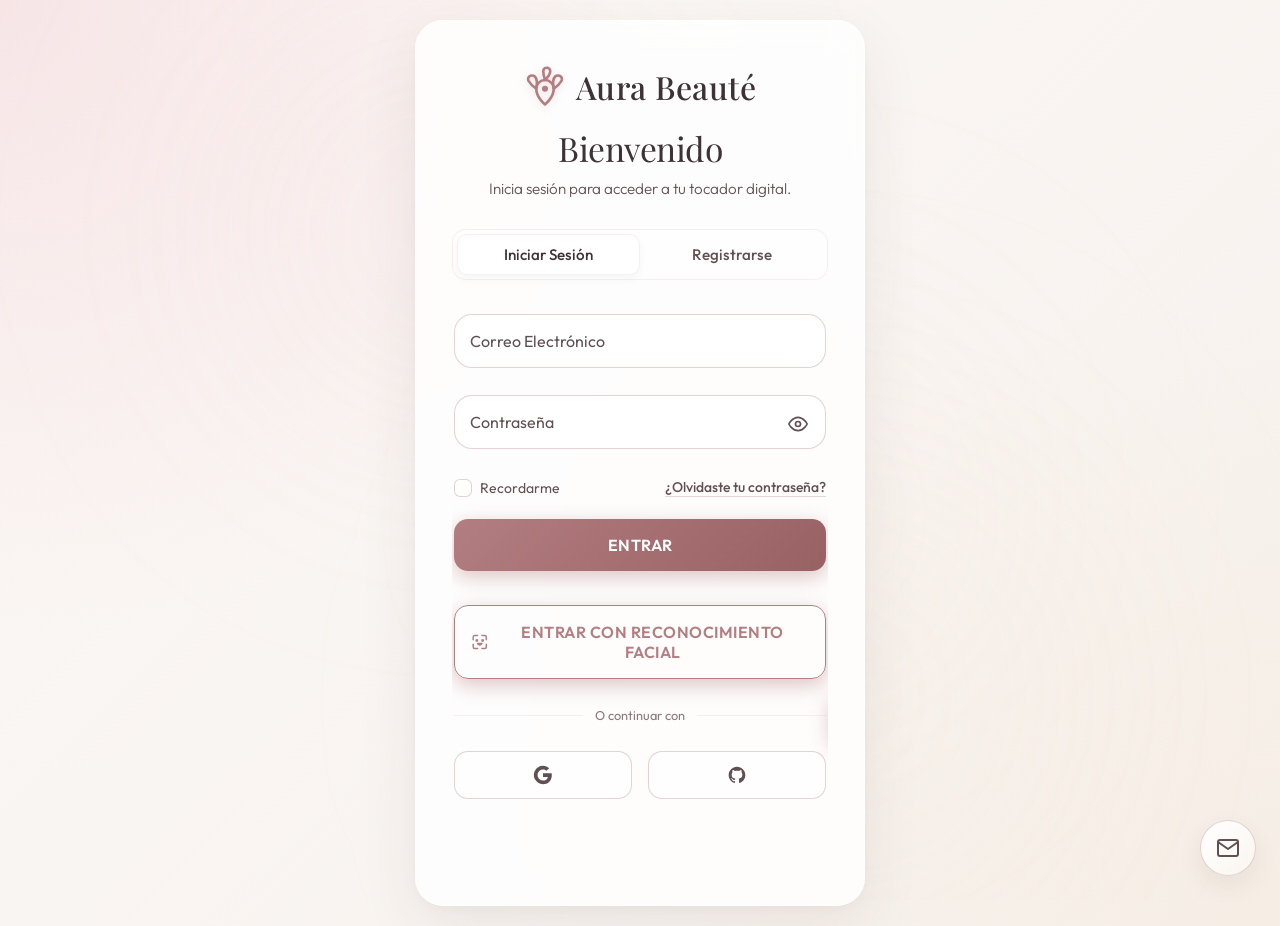
==== index.html @ 85878a11 "Agregar index para GitHub Pages" ====
<!DOCTYPE html>
<html lang="es">
<head>
    <meta charset="UTF-8">
    <meta name="viewport" content="width=device-width, initial-scale=1.0">
    <title>Tocador Digital - Aura Beauté</title>
    <!-- Google Fonts: Playfair Display (Luxury Serif) & Outfit (Modern Sans) -->
    <link rel="preconnect" href="https://fonts.googleapis.com">
    <link rel="preconnect" href="https://fonts.gstatic.com" crossorigin>
    <link href="https://fonts.googleapis.com/css2?family=Playfair+Display:ital,wght@0,400..900;1,400..900&family=Outfit:wght@300;400;500;600;700&display=swap" rel="stylesheet">
    <!-- Hojas de estilo -->
    <link rel="stylesheet" href="styles.css">
</head>
<body>
    <!-- Elementos decorativos de fondo en movimiento (tonos pastel y cálidos) -->
    <div class="background-decorations">
        <div class="orb orb-1"></div>
        <div class="orb orb-2"></div>
        <div class="orb orb-3"></div>
    </div>

    <!-- Contenedor principal centrado -->
    <main class="auth-container" id="authContainer">
        <!-- Tarjeta principal con efecto Glassmorphism Claro -->
        <div class="auth-card">
            <!-- Encabezado de la tarjeta -->
            <div class="auth-header">
                <div class="logo-area">
                    <!-- Isotipo de flor minimalista/botánica en SVG -->
                    <svg class="logo-icon" viewBox="0 0 24 24" fill="none" stroke="currentColor" stroke-width="1.5" stroke-linecap="round" stroke-linejoin="round">
                        <path d="M12 22C12 22 17 18 17 13C17 10.2386 14.7614 8 12 8C9.23858 8 7 10.2386 7 13C7 18 12 22 12 22Z"/>
                        <path d="M12 8C12 8 15 5 15 3C15 1.89543 14.1046 1 13 1C11.8954 1 11 1.89543 11 3C11 5 12 8 12 8Z"/>
                        <path d="M7 13C7 13 4 11 3 9C2.10457 8.20914 2.10457 6.79086 3 6C3.89543 5.20914 5.30457 5.20914 6.2 6C8 7.8 7 13 7 13Z"/>
                        <path d="M17 13C17 13 20 11 21 9C21.8954 8.20914 21.8954 6.79086 21 6C20.1046 5.20914 18.6954 5.20914 17.8 6C16 7.8 17 13 17 13Z"/>
                        <circle cx="12" cy="13" r="1" fill="currentColor"/>
                    </svg>
                    <span class="logo-text">Aura Beauté</span>
                </div>
                <h2>Bienvenido</h2>
                <p class="subtitle" id="authSubtitle">Inicia sesión para acceder a tu tocador digital.</p>
            </div>

            <!-- Selector de pestañas deslizable -->
            <div class="tab-selector">
                <div class="tab-slider"></div>
                <button type="button" class="tab-btn active" id="tabLogin" data-target="login">Iniciar Sesión</button>
                <button type="button" class="tab-btn" id="tabRegister" data-target="register">Registrarse</button>
            </div>

            <!-- Contenedor con scroll horizontal oculto para los formularios -->
            <div class="forms-wrapper">
                <div class="forms-slider" id="formsSlider">
                    <!-- FORMULARIO DE INICIO DE SESIÓN -->
                    <form class="auth-form" id="loginForm" novalidate>
                        <!-- Grupo: Email -->
                        <div class="input-group">
                            <input type="email" id="loginEmail" required placeholder=" ">
                            <label for="loginEmail">Correo Electrónico</label>
                            <span class="input-line"></span>
                            <span class="error-msg">Por favor, introduce un correo válido.</span>
                        </div>

                        <!-- Grupo: Contraseña -->
                        <div class="input-group password-group">
                            <input type="password" id="loginPassword" required placeholder=" ">
                            <label for="loginPassword">Contraseña</label>
                            <span class="input-line"></span>
                            <button type="button" class="toggle-password" aria-label="Mostrar contraseña">
                                <svg class="eye-icon" viewBox="0 0 24 24" fill="none" stroke="currentColor" stroke-width="2" stroke-linecap="round" stroke-linejoin="round">
                                    <path d="M1 12s4-8 11-8 11 8 11 8-4 8-11 8-11-8-11-8z"></path>
                                    <circle cx="12" cy="12" r="3"></circle>
                                </svg>
                            </button>
                            <span class="error-msg">La contraseña no puede estar vacía.</span>
                        </div>

                        <!-- Opciones adicionales -->
                        <div class="form-options">
                            <label class="checkbox-container">
                                <input type="checkbox" id="rememberMe">
                                <span class="checkmark"></span>
                                <span class="checkbox-label">Recordarme</span>
                            </label>
                            <a href="#" class="forgot-password-link" id="openForgotModal">¿Olvidaste tu contraseña?</a>
                        </div>

                        <!-- Botón de Envío -->
                        <button type="submit" class="submit-btn" id="loginSubmitBtn">
                            <span class="btn-text">Entrar</span>
                            <span class="btn-spinner"></span>
                        </button>

                        <!-- Botón de Facial Login -->
                        <button type="button" class="submit-btn face-login-btn" id="loginFaceBtn" style="margin-top: 12px; background: transparent; border: 1.5px solid var(--primary); color: var(--primary);">
                            <span class="btn-text" style="display: flex; align-items: center; justify-content: center; gap: 8px;">
                                <svg viewBox="0 0 24 24" width="18" height="18" fill="none" stroke="currentColor" stroke-width="2" stroke-linecap="round" stroke-linejoin="round">
                                    <path d="M9 3H5a2 2 0 0 0-2 2v4M21 9V5a2 2 0 0 0-2-2h-4M3 15v4a2 2 0 0 0 2 2h4M15 21h4a2 2 0 0 0 2-2v-4M8 11a1 1 0 1 0 0-2 1 1 0 0 0 0 2M16 11a1 1 0 1 0 0-2 1 1 0 0 0 0 2M12 16c1.5 0 2.5-1 3-2H9c.5 1 1.5 2 3 2Z"/>
                                </svg>
                                Entrar con Reconocimiento Facial
                            </span>
                        </button>

                        <!-- Divisor social -->
                        <div class="social-divider">
                            <span>O continuar con</span>
                        </div>

                        <!-- Redes Sociales -->
                        <div class="social-buttons">
                            <button type="button" class="social-btn google-btn" aria-label="Iniciar sesión con Google">
                                <svg viewBox="0 0 24 24" fill="currentColor" xmlns="http://www.w3.org/2000/svg">
                                    <path d="M22.56 12.25c0-.78-.07-1.53-.2-2.25H12v4.26h5.92c-.26 1.37-1.04 2.53-2.21 3.31v2.77h3.57c2.08-1.92 3.28-4.74 3.28-8.09z"/>
                                    <path d="M12 23c2.97 0 5.46-.98 7.28-2.66l-3.57-2.77c-.98.66-2.23 1.06-3.71 1.06-2.86 0-5.29-1.93-6.16-4.53H2.18v2.84C3.99 20.53 7.7 23 12 23z"/>
                                    <path d="M5.84 14.09c-.22-.66-.35-1.36-.35-2.09s.13-1.43.35-2.09V7.06H2.18C1.43 8.55 1 10.22 1 12s.43 3.45 1.18 4.94l2.85-2.22.81-.63z"/>
                                    <path d="M12 5.38c1.62 0 3.06.56 4.21 1.64l3.15-3.15C17.45 2.09 14.97 1 12 1 7.7 1 3.99 3.47 2.18 7.06l3.66 2.84c.87-2.6 3.3-4.52 6.16-4.52z"/>
                                </svg>
                            </button>
                            <button type="button" class="social-btn github-btn" aria-label="Iniciar sesión con GitHub">
                                <svg viewBox="0 0 24 24" fill="currentColor" xmlns="http://www.w3.org/2000/svg">
                                    <path fill-rule="evenodd" clip-rule="evenodd" d="M12 2C6.477 2 2 6.477 2 12c0 4.42 2.865 8.166 6.839 9.489.5.092.682-.217.682-.482 0-.237-.008-.866-.013-1.7-2.782.603-3.369-1.34-3.369-1.34-.454-1.156-1.11-1.464-1.11-1.464-.908-.62.069-.608.069-.608 1.003.07 1.531 1.03 1.531 1.03.892 1.529 2.341 1.087 2.91.831.092-.646.35-1.086.636-1.336-2.22-.253-4.555-1.11-4.555-4.943 0-1.091.39-1.984 1.029-2.683-.103-.253-.446-1.27.098-2.647 0 0 .84-.269 2.75 1.025A9.564 9.564 0 0112 6.844c.85.004 1.705.115 2.504.337 1.909-1.294 2.747-1.025 2.747-1.025.546 1.377.203 2.394.1 2.647.64.699 1.028 1.592 1.028 2.683 0 3.842-2.339 4.687-4.566 4.935.359.309.678.919.678 1.852 0 1.336-.012 2.415-.012 2.743 0 .267.18.579.688.481C19.137 20.162 22 16.418 22 12c0-5.523-4.477-10-10-10z"/>
                                </svg>
                            </button>
                        </div>
                    </form>

                    <!-- FORMULARIO DE REGISTRO -->
                    <form class="auth-form" id="registerForm" novalidate>
                        <!-- Grupo: Nombre Completo -->
                        <div class="input-group">
                            <input type="text" id="registerName" required placeholder=" ">
                            <label for="registerName">Nombre Completo</label>
                            <span class="input-line"></span>
                            <span class="error-msg">Por favor, introduce tu nombre (mínimo 3 letras).</span>
                        </div>

                        <!-- Grupo: Email -->
                        <div class="input-group">
                            <input type="email" id="registerEmail" required placeholder=" ">
                            <label for="registerEmail">Correo Electrónico</label>
                            <span class="input-line"></span>
                            <span class="error-msg">Por favor, introduce un correo válido.</span>
                        </div>

                        <!-- Grupo: Contraseña -->
                        <div class="input-group password-group">
                            <input type="password" id="registerPassword" required placeholder=" ">
                            <label for="registerPassword">Contraseña</label>
                            <span class="input-line"></span>
                            <button type="button" class="toggle-password" aria-label="Mostrar contraseña">
                                <svg class="eye-icon" viewBox="0 0 24 24" fill="none" stroke="currentColor" stroke-width="2" stroke-linecap="round" stroke-linejoin="round">
                                    <path d="M1 12s4-8 11-8 11 8 11 8-4 8-11 8-11-8-11-8z"></path>
                                    <circle cx="12" cy="12" r="3"></circle>
                                </svg>
                            </button>
                            <span class="error-msg">Mínimo 8 caracteres, al menos una letra y un número.</span>
                        </div>

                        <!-- Configurar Rostro (Opcional) -->
                        <div class="input-group" style="margin-bottom: 20px;">
                            <button type="button" class="method-btn" id="registerFaceConfigBtn" style="border: 1px dashed var(--primary); width: 100%; border-radius: 12px; height: 50px; display: flex; align-items: center; justify-content: center; gap: 10px; background: rgba(255, 255, 255, 0.4); color: var(--text-primary); transition: var(--transition-fast);">
                                <svg viewBox="0 0 24 24" width="20" height="20" fill="none" stroke="currentColor" stroke-width="2" stroke-linecap="round" stroke-linejoin="round">
                                    <path d="M23 19a2 2 0 0 1-2 2H3a2 2 0 0 1-2-2V8a2 2 0 0 1 2-2h4l2-3h6l2 3h4a2 2 0 0 1 2 2z"></path>
                                    <circle cx="12" cy="13" r="4"></circle>
                                </svg>
                                <span id="registerFaceStatus">📸 Configurar Face ID (Opcional)</span>
                            </button>
                        </div>

                        <!-- Términos y condiciones -->
                        <div class="form-options">
                            <label class="checkbox-container">
                                <input type="checkbox" id="acceptTerms" required>
                                <span class="checkmark"></span>
                                <span class="checkbox-label">Acepto los <a href="#" class="terms-link">Términos de servicio</a> y la <a href="#" class="terms-link">Privacidad</a></span>
                            </label>
                        </div>

                        <!-- Botón de Envío -->
                        <button type="submit" class="submit-btn" id="registerSubmitBtn">
                            <span class="btn-text">Registrarme</span>
                            <span class="btn-spinner"></span>
                        </button>

                        <!-- Divisor social -->
                        <div class="social-divider">
                            <span>O registrarte con</span>
                        </div>

                        <!-- Redes Sociales -->
                        <div class="social-buttons">
                            <button type="button" class="social-btn google-btn" aria-label="Registrarse con Google">
                                <svg viewBox="0 0 24 24" fill="currentColor" xmlns="http://www.w3.org/2000/svg">
                                    <path d="M22.56 12.25c0-.78-.07-1.53-.2-2.25H12v4.26h5.92c-.26 1.37-1.04 2.53-2.21 3.31v2.77h3.57c2.08-1.92 3.28-4.74 3.28-8.09z"/>
                                    <path d="M12 23c2.97 0 5.46-.98 7.28-2.66l-3.57-2.77c-.98.66-2.23 1.06-3.71 1.06-2.86 0-5.29-1.93-6.16-4.53H2.18v2.84C3.99 20.53 7.7 23 12 23z"/>
                                    <path d="M5.84 14.09c-.22-.66-.35-1.36-.35-2.09s.13-1.43.35-2.09V7.06H2.18C1.43 8.55 1 10.22 1 12s.43 3.45 1.18 4.94l2.85-2.22.81-.63z"/>
                                    <path d="M12 5.38c1.62 0 3.06.56 4.21 1.64l3.15-3.15C17.45 2.09 14.97 1 12 1 7.7 1 3.99 3.47 2.18 7.06l3.66 2.84c.87-2.6 3.3-4.52 6.16-4.52z"/>
                                </svg>
                            </button>
                            <button type="button" class="social-btn github-btn" aria-label="Registrarse con GitHub">
                                <svg viewBox="0 0 24 24" fill="currentColor" xmlns="http://www.w3.org/2000/svg">
                                    <path fill-rule="evenodd" clip-rule="evenodd" d="M12 2C6.477 2 2 6.477 2 12c0 4.42 2.865 8.166 6.839 9.489.5.092.682-.217.682-.482 0-.237-.008-.866-.013-1.7-2.782.603-3.369-1.34-3.369-1.34-.454-1.156-1.11-1.464-1.11-1.464-.908-.62.069-.608.069-.608 1.003.07 1.531 1.03 1.531 1.03.892 1.529 2.341 1.087 2.91.831.092-.646.35-1.086.636-1.336-2.22-.253-4.555-1.11-4.555-4.943 0-1.091.39-1.984 1.029-2.683-.103-.253-.446-1.27.098-2.647 0 0 .84-.269 2.75 1.025A9.564 9.564 0 0112 6.844c.85.004 1.705.115 2.504.337 1.909-1.294 2.747-1.025 2.747-1.025.546 1.377.203 2.394.1 2.647.64.699 1.028 1.592 1.028 2.683 0 3.842-2.339 4.687-4.566 4.935.359.309.678.919.678 1.852 0 1.336-.012 2.415-.012 2.743 0 .267.18.579.688.481C19.137 20.162 22 16.418 22 12c0-5.523-4.477-10-10-10z"/>
                                </svg>
                            </button>
                        </div>
                    </form>
                </div>
            </div>
        </div>
    </main>

    <!-- Modal: Recuperar Contraseña -->
    <div class="modal-overlay" id="forgotModal" role="dialog" aria-modal="true" aria-labelledby="forgotModalTitle">
        <div class="modal-card">
            <button class="modal-close" id="forgotModalClose" aria-label="Cerrar">
                <svg viewBox="0 0 24 24" width="18" height="18" fill="none" stroke="currentColor" stroke-width="2.5" stroke-linecap="round" stroke-linejoin="round">
                    <line x1="18" y1="6" x2="6" y2="18"></line>
                    <line x1="6" y1="6" x2="18" y2="18"></line>
                </svg>
            </button>

            <!-- VISTA 1: Selección de método -->
            <div class="modal-view" id="forgotMethodView">
                <div class="modal-icon">
                    <svg viewBox="0 0 24 24" fill="none" stroke="currentColor" stroke-width="1.5" stroke-linecap="round" stroke-linejoin="round">
                        <rect x="3" y="11" width="18" height="11" rx="2" ry="2"></rect>
                        <path d="M7 11V7a5 5 0 0 1 10 0v4"></path>
                    </svg>
                </div>
                <h3 id="forgotModalTitle">¿Olvidaste tus accesos?</h3>
                <p class="modal-subtitle">Elige cómo quieres recibir las instrucciones para restablecer tu contraseña o recuperar tu usuario de belleza.</p>
                <div class="method-selector">
                    <button type="button" class="method-btn" id="methodEmail">
                        <div class="method-btn-icon">
                            <svg viewBox="0 0 24 24" fill="none" stroke="currentColor" stroke-width="1.8" stroke-linecap="round" stroke-linejoin="round">
                                <path d="M4 4h16c1.1 0 2 .9 2 2v12c0 1.1-.9 2-2 2H4c-1.1 0-2-.9-2-2V6c0-1.1.9-2 2-2z"></path>
                                <polyline points="22,6 12,13 2,6"></polyline>
                            </svg>
                        </div>
                        <div class="method-btn-info">
                            <span class="method-btn-title">Correo electrónico</span>
                            <span class="method-btn-desc">Recibe un enlace de recuperación</span>
                        </div>
                        <svg class="method-btn-arrow" viewBox="0 0 24 24" width="16" height="16" fill="none" stroke="currentColor" stroke-width="2" stroke-linecap="round" stroke-linejoin="round">
                            <polyline points="9 18 15 12 9 6"></polyline>
                        </svg>
                    </button>
                    <button type="button" class="method-btn" id="methodPhone">
                        <div class="method-btn-icon">
                            <svg viewBox="0 0 24 24" fill="none" stroke="currentColor" stroke-width="1.8" stroke-linecap="round" stroke-linejoin="round">
                                <path d="M22 16.92v3a2 2 0 0 1-2.18 2 19.79 19.79 0 0 1-8.63-3.07A19.5 19.5 0 0 1 4.69 12a19.79 19.79 0 0 1-3.07-8.67A2 2 0 0 1 3.6 1.18h3a2 2 0 0 1 2 1.72c.127.96.361 1.903.7 2.81a2 2 0 0 1-.45 2.11L7.91 8.77a16 16 0 0 0 6 6l.95-.95a2 2 0 0 1 2.11-.45c.907.339 1.85.573 2.81.7A2 2 0 0 1 21.73 16z"></path>
                            </svg>
                        </div>
                        <div class="method-btn-info">
                            <span class="method-btn-title">Número de teléfono</span>
                            <span class="method-btn-desc">Recibe un código SMS</span>
                        </div>
                        <svg class="method-btn-arrow" viewBox="0 0 24 24" width="16" height="16" fill="none" stroke="currentColor" stroke-width="2" stroke-linecap="round" stroke-linejoin="round">
                            <polyline points="9 18 15 12 9 6"></polyline>
                        </svg>
                    </button>
                </div>
            </div>

            <!-- VISTA 2A: Formulario por correo -->
            <div class="modal-view modal-view--hidden" id="forgotEmailView">
                <button type="button" class="modal-back" id="backFromEmail" aria-label="Volver">
                    <svg viewBox="0 0 24 24" width="16" height="16" fill="none" stroke="currentColor" stroke-width="2.5" stroke-linecap="round" stroke-linejoin="round">
                        <polyline points="15 18 9 12 15 6"></polyline>
                    </svg>
                    Volver
                </button>
                <div class="modal-icon">
                    <svg viewBox="0 0 24 24" fill="none" stroke="currentColor" stroke-width="1.5" stroke-linecap="round" stroke-linejoin="round">
                        <path d="M4 4h16c1.1 0 2 .9 2 2v12c0 1.1-.9 2-2 2H4c-1.1 0-2-.9-2-2V6c0-1.1.9-2 2-2z"></path>
                        <polyline points="22,6 12,13 2,6"></polyline>
                    </svg>
                </div>
                <h3>Recuperar por correo</h3>
                <p class="modal-subtitle font-sm">Elige qué deseas recuperar y te enviaremos las instrucciones.</p>
                
                <!-- Tipo de recuperación para correo -->
                <div class="recovery-type-select">
                    <label class="radio-chip">
                        <input type="radio" name="recoveryEmailType" value="password" checked>
                        <span>Contraseña</span>
                    </label>
                    <label class="radio-chip">
                        <input type="radio" name="recoveryEmailType" value="username">
                        <span>Nombre de Usuario</span>
                    </label>
                </div>

                <form id="forgotEmailForm" novalidate>
                    <div class="input-group" id="forgotEmailGroup">
                        <input type="email" id="forgotEmail" required placeholder=" ">
                        <label for="forgotEmail">Correo Electrónico</label>
                        <span class="input-line"></span>
                        <span class="error-msg">Introduce una dirección de correo válida.</span>
                    </div>
                    <button type="submit" class="submit-btn" id="forgotEmailSubmitBtn">
                        <span class="btn-text">Enviar enlace</span>
                        <span class="btn-spinner"></span>
                    </button>
                </form>
            </div>

            <!-- VISTA 2B: Formulario por teléfono -->
            <div class="modal-view modal-view--hidden" id="forgotPhoneView">
                <button type="button" class="modal-back" id="backFromPhone" aria-label="Volver">
                    <svg viewBox="0 0 24 24" width="16" height="16" fill="none" stroke="currentColor" stroke-width="2.5" stroke-linecap="round" stroke-linejoin="round">
                        <polyline points="15 18 9 12 15 6"></polyline>
                    </svg>
                    Volver
                </button>
                <div class="modal-icon">
                    <svg viewBox="0 0 24 24" fill="none" stroke="currentColor" stroke-width="1.5" stroke-linecap="round" stroke-linejoin="round">
                        <path d="M22 16.92v3a2 2 0 0 1-2.18 2 19.79 19.79 0 0 1-8.63-3.07A19.5 19.5 0 0 1 4.69 12a19.79 19.79 0 0 1-3.07-8.67A2 2 0 0 1 3.6 1.18h3a2 2 0 0 1 2 1.72c.127.96.361 1.903.7 2.81a2 2 0 0 1-.45 2.11L7.91 8.77a16 16 0 0 0 6 6l.95-.95a2 2 0 0 1 2.11-.45c.907.339 1.85.573 2.81.7A2 2 0 0 1 21.73 16z"></path>
                    </svg>
                </div>
                <h3>Recuperar por SMS</h3>
                <p class="modal-subtitle font-sm">Elige qué deseas recuperar y enviaremos un código por teléfono.</p>

                <!-- Tipo de recuperación para teléfono -->
                <div class="recovery-type-select">
                    <label class="radio-chip">
                        <input type="radio" name="recoveryPhoneType" value="password" checked>
                        <span>Contraseña</span>
                    </label>
                    <label class="radio-chip">
                        <input type="radio" name="recoveryPhoneType" value="username">
                        <span>Nombre de Usuario</span>
                    </label>
                </div>

                <form id="forgotPhoneForm" novalidate>
                    <div class="input-group phone-input-group" id="forgotPhoneGroup">
                        <div class="phone-field">
                            <div class="phone-prefix-wrap">
                                <select id="phonePrefix" class="phone-prefix">
                                    <option value="+1">🇺🇸 +1</option>
                                    <option value="+52">🇲🇽 +52</option>
                                    <option value="+503">🇸🇻 +503</option>
                                    <option value="+502">🇬🇹 +502</option>
                                    <option value="+504" selected>🇭🇳 +504</option>
                                    <option value="+505">🇳🇮 +505</option>
                                    <option value="+506">🇨🇷 +506</option>
                                    <option value="+507">🇵🇦 +507</option>
                                    <option value="+34">🇪🇸 +34</option>
                                    <option value="+57">🇨🇴 +57</option>
                                    <option value="+54">🇦🇷 +54</option>
                                    <option value="+55">🇧🇷 +55</option>
                                    <option value="+44">🇬🇧 +44</option>
                                </select>
                            </div>
                            <input type="tel" id="forgotPhone" required placeholder=" " inputmode="numeric" maxlength="15">
                            <label for="forgotPhone">Número de teléfono</label>
                            <span class="input-line"></span>
                        </div>
                        <span class="error-msg">Introduce un número de teléfono válido.</span>
                    </div>
                    <button type="submit" class="submit-btn" id="forgotPhoneSubmitBtn">
                        <span class="btn-text">Enviar código SMS</span>
                        <span class="btn-spinner"></span>
                    </button>
                </form>
            </div>

            <!-- VISTA 3: Confirmación por correo -->
            <div class="modal-view modal-view--hidden" id="forgotEmailSuccessView">
                <div class="modal-icon modal-icon--success">
                    <svg viewBox="0 0 24 24" fill="none" stroke="currentColor" stroke-width="1.5" stroke-linecap="round" stroke-linejoin="round">
                        <path d="M4 4h16c1.1 0 2 .9 2 2v12c0 1.1-.9 2-2 2H4c-1.1 0-2-.9-2-2V6c0-1.1.9-2 2-2z"></path>
                        <polyline points="22,6 12,13 2,6"></polyline>
                    </svg>
                </div>
                <h3>¡Enlace enviado!</h3>
                <p class="modal-subtitle">Revisa tu bandeja de entrada simulada para continuar.</p>
                <p class="modal-hint">Abre el <strong>📬 Buzón de Correo</strong> en la esquina inferior para ver las instrucciones.</p>
                <button type="button" class="submit-btn" id="forgotEmailDoneBtn">Entendido</button>
            </div>

            <!-- VISTA 4: Confirmación por SMS (Ingresar Código) -->
            <div class="modal-view modal-view--hidden" id="forgotPhoneVerifyView">
                <button type="button" class="modal-back" id="backFromPhoneVerify" aria-label="Volver">
                    <svg viewBox="0 0 24 24" width="16" height="16" fill="none" stroke="currentColor" stroke-width="2.5" stroke-linecap="round" stroke-linejoin="round">
                        <polyline points="15 18 9 12 15 6"></polyline>
                    </svg>
                    Volver
                </button>
                <div class="modal-icon">
                    <svg viewBox="0 0 24 24" fill="none" stroke="currentColor" stroke-width="1.5" stroke-linecap="round" stroke-linejoin="round">
                        <circle cx="12" cy="12" r="10"></circle>
                        <polyline points="12 6 12 12 16 14"></polyline>
                    </svg>
                </div>
                <h3>Verificar código SMS</h3>
                <p class="modal-subtitle font-sm">Ingresa el código de 6 dígitos que enviamos al buzón.</p>
                <form id="forgotSMSVerifyForm" novalidate>
                    <div class="input-group" id="smsVerifyGroup">
                        <input type="text" id="smsCodeInput" required placeholder=" " maxlength="6" pattern="\d{6}" inputmode="numeric">
                        <label for="smsCodeInput">Código de 6 dígitos</label>
                        <span class="input-line"></span>
                        <span class="error-msg">Código incorrecto o incompleto.</span>
                    </div>
                    <button type="submit" class="submit-btn" id="smsVerifySubmitBtn">
                        <span class="btn-text">Verificar código</span>
                        <span class="btn-spinner"></span>
                    </button>
                </form>
            </div>

            <!-- VISTA 4A (Inactiva): Confirmación por SMS básica -->
            <div class="modal-view modal-view--hidden" id="forgotPhoneSuccessView">
                <div class="modal-icon modal-icon--success">
                    <svg viewBox="0 0 24 24" fill="none" stroke="currentColor" stroke-width="1.5" stroke-linecap="round" stroke-linejoin="round">
                        <path d="M22 16.92v3a2 2 0 0 1-2.18 2 19.79 19.79 0 0 1-8.63-3.07A19.5 19.5 0 0 1 4.69 12a19.79 19.79 0 0 1-3.07-8.67A2 2 0 0 1 3.6 1.18h3a2 2 0 0 1 2 1.72c.127.96.361 1.903.7 2.81a2 2 0 0 1-.45 2.11L7.91 8.77a16 16 0 0 0 6 6l.95-.95a2 2 0 0 1 2.11-.45c.907.339 1.85.573 2.81.7A2 2 0 0 1 21.73 16z"></path>
                    </svg>
                </div>
                <h3>¡SMS enviado!</h3>
                <p class="modal-subtitle">Enviamos un código de 6 dígitos a <strong id="forgotPhoneSent"></strong>. Revisa el buzón.</p>
                <button type="button" class="submit-btn" id="forgotPhoneDoneBtn">Entendido</button>
            </div>

            <!-- VISTA 5: Restablecer Contraseña -->
            <div class="modal-view modal-view--hidden" id="forgotResetPasswordView">
                <div class="modal-icon">
                    <svg viewBox="0 0 24 24" fill="none" stroke="currentColor" stroke-width="1.5" stroke-linecap="round" stroke-linejoin="round">
                        <path d="M21 2l-2 2m-7.61 7.61a5.5 5.5 0 1 1-7.778 7.778 5.5 5.5 0 0 1 7.777-7.777zm0 0L15.5 7.5m0 0l3 3L22 7l-3-3m-3.5 3.5L19 4"/>
                    </svg>
                </div>
                <h3>Restablecer contraseña</h3>
                <p class="modal-subtitle">Establece tu nueva contraseña de acceso al tocador.</p>
                <form id="forgotResetForm" novalidate>
                    <!-- Campo: Nueva Contraseña -->
                    <div class="input-group password-group" id="resetPasswordGroup">
                        <input type="password" id="resetPassword" required placeholder=" ">
                        <label for="resetPassword">Nueva Contraseña</label>
                        <span class="input-line"></span>
                        <button type="button" class="toggle-password" aria-label="Mostrar contraseña">
                            <svg class="eye-icon" viewBox="0 0 24 24" fill="none" stroke="currentColor" stroke-width="2" stroke-linecap="round" stroke-linejoin="round">
                                <path d="M1 12s4-8 11-8 11 8 11 8-4 8-11 8-11-8-11-8z"></path>
                                <circle cx="12" cy="12" r="3"></circle>
                            </svg>
                        </button>
                        <span class="error-msg">Mínimo 8 caracteres, al menos una letra y un número.</span>
                    </div>

                    <!-- Campo: Confirmar Contraseña -->
                    <div class="input-group password-group" id="resetConfirmGroup">
                        <input type="password" id="resetConfirmPassword" required placeholder=" ">
                        <label for="resetConfirmPassword">Confirmar Contraseña</label>
                        <span class="input-line"></span>
                        <button type="button" class="toggle-password" aria-label="Mostrar contraseña">
                            <svg class="eye-icon" viewBox="0 0 24 24" fill="none" stroke="currentColor" stroke-width="2" stroke-linecap="round" stroke-linejoin="round">
                                <path d="M1 12s4-8 11-8 11 8 11 8-4 8-11 8-11-8-11-8z"></path>
                                <circle cx="12" cy="12" r="3"></circle>
                            </svg>
                        </button>
                        <span class="error-msg">Las contraseñas no coinciden.</span>
                    </div>

                    <button type="submit" class="submit-btn" id="forgotResetSubmitBtn">
                        <span class="btn-text">Restablecer contraseña</span>
                        <span class="btn-spinner"></span>
                    </button>
                </form>
            </div>
        </div>
    </div>

    <!-- WIDGET DE BUZÓN DE SIMULACIÓN FLOTANTE (TEMA CLARO) -->
    <div class="simulation-mailbox" id="simMailbox">
        <button class="mailbox-trigger" id="mailboxTrigger" aria-label="Buzón de simulación de mensajes y correos">
            <span class="mailbox-trigger-icon">
                <svg viewBox="0 0 24 24" fill="none" stroke="currentColor" stroke-width="2" stroke-linecap="round" stroke-linejoin="round">
                    <path d="M4 4h16c1.1 0 2 .9 2 2v12c0 1.1-.9 2-2 2H4c-1.1 0-2-.9-2-2V6c0-1.1.9-2 2-2z"></path>
                    <polyline points="22,6 12,13 2,6"></polyline>
                </svg>
            </span>
            <span class="mailbox-badge" id="mailboxBadge">0</span>
        </button>
        <div class="mailbox-panel" id="mailboxPanel">
            <div class="mailbox-header">
                <div class="mailbox-header-title">
                    <span>📬 Buzón de Correo</span>
                    <span class="mailbox-sub">Pruebas Aura Beauté</span>
                </div>
                <button class="mailbox-close" id="mailboxPanelClose" aria-label="Cerrar buzón">&times;</button>
            </div>
            
            <!-- Vista de Lista de Mensajes -->
            <div class="mailbox-view-container" id="mailboxListView">
                <div class="mailbox-empty" id="mailboxEmpty">
                    <svg viewBox="0 0 24 24" fill="none" stroke="currentColor" stroke-width="1.2" stroke-linecap="round" stroke-linejoin="round">
                        <circle cx="12" cy="12" r="10"></circle>
                        <line x1="8" y1="12" x2="16" y2="12"></line>
                    </svg>
                    <p>No hay correos ni mensajes nuevos</p>
                    <span>Envía un enlace de recuperación o crea una cuenta para ver la simulación.</span>
                </div>
                <div class="mailbox-list" id="mailboxList"></div>
            </div>

            <!-- Vista de Detalle de Mensaje -->
            <div class="mailbox-view-container mailbox-view-container--hidden" id="mailboxDetailView">
                <button class="mailbox-back-btn" id="mailboxDetailBack">
                    <svg viewBox="0 0 24 24" fill="none" stroke="currentColor" stroke-width="2.5" stroke-linecap="round" stroke-linejoin="round">
                        <polyline points="15 18 9 12 15 6"></polyline>
                    </svg>
                    Volver a la lista
                </button>
                <div class="mailbox-message-content" id="mailboxMessageContent">
                    <!-- Rellenado dinámicamente por JS -->
                </div>
            </div>
        </div>
    </div>

    <!-- Contenedor de notificaciones Toast -->
    <div class="toast-container" id="toastContainer"></div>

    <!-- Modal: Escáner Facial (Face ID) -->
    <div class="modal-overlay" id="faceScannerModal" role="dialog" aria-modal="true" aria-labelledby="faceModalTitle">
        <div class="modal-card face-modal-card" style="max-width: 480px;">
            <button class="modal-close" id="faceModalClose" aria-label="Cerrar">
                <svg viewBox="0 0 24 24" width="18" height="18" fill="none" stroke="currentColor" stroke-width="2.5" stroke-linecap="round" stroke-linejoin="round">
                    <line x1="18" y1="6" x2="6" y2="18"></line>
                    <line x1="6" y1="6" x2="18" y2="18"></line>
                </svg>
            </button>

            <!-- Vista 1: Escáner de Cámara Activo -->
            <div class="modal-view" id="faceCaptureView">
                <div class="modal-icon">
                    <svg viewBox="0 0 24 24" fill="none" stroke="currentColor" stroke-width="1.8" stroke-linecap="round" stroke-linejoin="round">
                        <path d="M23 19a2 2 0 0 1-2 2H3a2 2 0 0 1-2-2V8a2 2 0 0 1 2-2h4l2-3h6l2 3h4a2 2 0 0 1 2 2z"></path>
                        <circle cx="12" cy="13" r="4"></circle>
                    </svg>
                </div>
                <h3 id="faceModalTitle">Escáner Facial Biométrico</h3>
                <p class="modal-subtitle" id="faceModalSubtitle">Alinea tu rostro dentro del marco y mantente inmóvil.</p>
                
                <div class="face-scanner-container" style="position: relative; width: 100%; aspect-ratio: 4/3; background: #000; border-radius: 16px; overflow: hidden; margin: 10px 0;">
                    <video id="faceVideo" autoplay playsinline muted style="width: 100%; height: 100%; object-fit: cover;"></video>
                    <canvas id="faceOverlayCanvas" style="position: absolute; top: 0; left: 0; width: 100%; height: 100%; pointer-events: none;"></canvas>
                    <div class="face-scanner-reticle"></div>
                    <div class="face-scanner-line"></div>
                    <div class="camera-flash" id="cameraFlash"></div>
                </div>

                <div class="face-controls" style="display: flex; gap: 12px; margin-top: 10px;">
                    <button type="button" class="submit-btn" id="faceCaptureBtn" style="width: 100%;">
                        <span class="btn-text">Capturar Rostro</span>
                    </button>
                </div>
            </div>

            <!-- Vista 2: Comparación Biométrica y Resultados -->
            <div class="modal-view modal-view--hidden" id="faceCompareView">
                <div class="modal-icon" id="faceCompareIcon" style="background: rgba(197, 155, 157, 0.1); border-color: rgba(197, 155, 157, 0.2); color: var(--primary);">
                    <svg viewBox="0 0 24 24" fill="none" stroke="currentColor" stroke-width="1.8" stroke-linecap="round" stroke-linejoin="round">
                        <circle cx="12" cy="12" r="10"></circle>
                        <line x1="12" y1="16" x2="12" y2="12"></line>
                        <line x1="12" y1="8" x2="12.01" y2="8"></line>
                    </svg>
                </div>
                <h3 id="faceCompareTitle">Verificación Biométrica</h3>
                <p class="modal-subtitle" id="faceCompareSubtitle">Comparando características faciales en vivo con el registro guardado.</p>

                <div class="face-comparison-layout" style="display: flex; align-items: center; justify-content: space-around; gap: 10px; margin: 15px 0;">
                    <div class="compare-box" style="text-align: center; flex: 1;">
                        <span class="compare-label" style="display: block; font-size: 0.75rem; color: var(--text-muted); margin-bottom: 6px; text-transform: uppercase; letter-spacing: 0.5px;">En Vivo</span>
                        <div class="compare-photo-wrap" style="width: 100%; aspect-ratio: 1; border-radius: 12px; overflow: hidden; border: 1.5px solid var(--card-border); background: #eee;">
                            <canvas id="faceLiveCanvas" style="width: 100%; height: 100%; object-fit: cover; transform: scaleX(-1);"></canvas>
                        </div>
                    </div>
                    <div class="compare-arrow" style="color: var(--primary); display: flex; align-items: center;">
                        <svg viewBox="0 0 24 24" width="24" height="24" fill="none" stroke="currentColor" stroke-width="2">
                            <line x1="5" y1="12" x2="19" y2="12"></line>
                            <polyline points="12 5 19 12 12 19"></polyline>
                        </svg>
                    </div>
                    <div class="compare-box" style="text-align: center; flex: 1;">
                        <span class="compare-label" style="display: block; font-size: 0.75rem; color: var(--text-muted); margin-bottom: 6px; text-transform: uppercase; letter-spacing: 0.5px;">Registrado</span>
                        <div class="compare-photo-wrap" style="width: 100%; aspect-ratio: 1; border-radius: 12px; overflow: hidden; border: 1.5px solid var(--card-border); background: #eee;">
                            <img id="faceRegisteredPhoto" src="" alt="Patrón Registrado" style="width: 100%; height: 100%; object-fit: cover;">
                        </div>
                    </div>
                </div>

                <div class="match-percentage-container" style="margin: 10px 0;">
                    <div class="match-info" style="display: flex; justify-content: space-between; font-size: 0.85rem; margin-bottom: 6px;">
                        <span style="color: var(--text-secondary);">Análisis Biométrico</span>
                        <span class="match-val" id="matchVal" style="font-weight: 600; color: var(--primary);">0%</span>
                    </div>
                    <div class="match-progress-bar" style="width: 100%; height: 6px; background: rgba(197, 155, 157, 0.15); border-radius: 3px; overflow: hidden;">
                        <div class="match-progress-fill" id="matchFill" style="width: 0%; height: 100%; background: var(--primary); transition: width 0.1s ease;"></div>
                    </div>
                </div>

                <div class="compare-status" id="faceCompareStatus" style="font-size: 0.9rem; text-align: center; font-weight: 500; color: var(--text-secondary); margin: 8px 0; min-height: 24px;">
                    Analizando puntos faciales...
                </div>

                <div style="display: flex; gap: 12px; margin-top: 10px;">
                    <button type="button" class="submit-btn" id="faceSuccessBtn" style="display: none; width: 100%;">
                        Iniciar Sesión
                    </button>
                    <button type="button" class="submit-btn" id="faceRetryBtn" style="display: none; width: 100%; background: transparent; border: 1.5px solid var(--primary); color: var(--primary);">
                        Reintentar
                    </button>
                </div>
            </div>
        </div>
    </div>

    <script src="app.js"></script>
</body>
</html>
---- styles.css ----
:root {
    --font-sans: 'Outfit', -apple-system, BlinkMacSystemFont, "Segoe UI", Roboto, sans-serif;
    --font-serif: 'Playfair Display', Georgia, "Times New Roman", serif;
    
    /* Paleta Clara & Orgánica de Cosméticos Premium */
    --bg-primary: #fbf8f5; /* Crema suave / Alabastro */
    --card-bg: rgba(255, 255, 255, 0.82); /* Vidrio Claro con más opacidad (mayor contraste) */
    --card-border: rgba(197, 155, 157, 0.45); /* Tono Oro Rosa sutil más definido */
    --card-border-focus: rgba(197, 155, 157, 0.8);
    
    /* Oro Rosa & Champán de Mayor Contraste */
    --primary: #b37e81; /* Rose Gold medio más profundo y saturado */
    --primary-hover: #986164; /* Rose Gold profundo */
    --primary-rgb: 179, 126, 129;
    --accent-gold: #c39c27; /* Champán dorado de mayor contraste */
    
    /* Colores de Texto Cálidos con Contraste Mejorado */
    --text-primary: #3d3235; /* Marrón carbón cálido */
    --text-secondary: #615053; /* Gris rosado más oscuro y definido */
    --text-muted: #8b787b; /* Rose gray desvanecido pero legible */
    
    /* Alertas Suaves */
    --success: #7da08a; /* Verde salvia elegante */
    --success-bg: rgba(125, 160, 138, 0.1);
    --error: #cd8688; /* Rosa rojizo terracota */
    --error-bg: rgba(205, 134, 136, 0.1);
    
    /* Efectos & Animaciones */
    --blur-intensity: 16px;
    --transition-smooth: all 0.4s cubic-bezier(0.25, 0.8, 0.25, 1);
    --transition-fast: all 0.2s ease;
    --shadow-premium: 0 20px 60px rgba(61, 50, 53, 0.08), 0 4px 12px rgba(61, 50, 53, 0.03);
}

/* ==========================================================================
   RESET & CONFIGURACIÓN BASE
   ========================================================================== */
*, *::before, *::after {
    box-sizing: border-box;
    margin: 0;
    padding: 0;
}

body {
    background:
        radial-gradient(circle at top left, #f7e5e6 0%, transparent 40%),
        radial-gradient(circle at bottom right, #f6eee5 0%, transparent 40%),
        linear-gradient(135deg, #fbf8f5 0%, #f7f1ed 100%);
    font-family: var(--font-sans);
    background-color: var(--bg-primary);
    color: var(--text-primary);
    min-height: 100vh;
    display: flex;
    justify-content: center;
    align-items: center;
    overflow-x: hidden;
    position: relative;
    padding: 20px;
}

/* ==========================================================================
   FONDO DINÁMICO (ORBES CÁLIDOS Y PASTEL)
   ========================================================================== */
.background-decorations {
    position: fixed;
    top: 0;
    left: 0;
    width: 100%;
    height: 100%;
    z-index: -1;
    overflow: hidden;
    pointer-events: none;
}

.orb {
    position: absolute;
    border-radius: 50%;
    filter: blur(90px);
    opacity: 0.22;
    mix-blend-mode: multiply;
}

.orb-1 {
    top: -10%;
    left: 10%;
    width: 50vw;
    height: 50vw;
    background: radial-gradient(circle, rgba(247, 219, 219, 0.45) 0%, rgba(255,255,255,0) 70%);
    animation: floatOrb1 25s infinite alternate ease-in-out;
}

.orb-2 {
    bottom: -20%;
    right: 5%;
    width: 60vw;
    height: 60vw;
    background: radial-gradient(circle, rgba(243, 233, 217, 0.45) 0%, rgba(255,255,255,0) 70%);
    animation: floatOrb2 30s infinite alternate ease-in-out;
}

.orb-3 {
    top: 25%;
    left: 40%;
    width: 45vw;
    height: 45vw;
    background: radial-gradient(circle, rgba(250, 226, 215, 0.4) 0%, rgba(255,255,255,0) 70%);
    animation: floatOrb3 20s infinite alternate ease-in-out;
}

@keyframes floatOrb1 {
    0% { transform: translate(0, 0) scale(1); }
    100% { transform: translate(8vw, 12vh) scale(1.15); }
}

@keyframes floatOrb2 {
    0% { transform: translate(0, 0) scale(1.1); }
    100% { transform: translate(-12vw, -8vh) scale(0.95); }
}

@keyframes floatOrb3 {
    0% { transform: translate(0, 0) scale(0.95); }
    100% { transform: translate(6vw, -10vh) scale(1.2); }
}

/* ==========================================================================
   ESTRUCTURA DE LA TARJETA DE AUTENTICACIÓN (GLASSMORPHISM CLARO)
   ========================================================================== */
.auth-container {
    width: 100%;
    max-width: 450px;
    perspective: 1000px;
    z-index: 10;
}

.auth-card {
    border: 1px solid rgba(255,255,255,.6);
    box-shadow:
        0 30px 80px rgba(61,50,53,.12),
        0 10px 25px rgba(179,126,129,.15);
    background: var(--card-bg); 
    backdrop-filter: blur(var(--blur-intensity));
    -webkit-backdrop-filter: blur(var(--blur-intensity));
    border-radius: 28px;
    padding: 44px 36px 40px 36px;
    box-shadow: var(--shadow-premium);
    overflow: hidden;
    position: relative;
    transition: var(--transition-smooth);
}

/* Brillo sutil superior */
.auth-card::before {
    content: '';
    position: absolute;
    top: 0;
    left: -100%;
    width: 100%;
    height: 2px;
    background: linear-gradient(90deg, transparent, rgba(197, 155, 157, 0.4), transparent);
    animation: borderGlow 7s infinite linear;
}
.auth-card::after{
    content:'';
    position:absolute;
    inset:0;
    background:linear-gradient(
        120deg,
        transparent,
        rgba(255,255,255,.25),
        transparent
    );
    transform:translateX(-100%);
    animation:shine 8s infinite;
}

@keyframes shine{
    to{
        transform:translateX(100%);
    }
}
@keyframes borderGlow {
    0% { left: -100%; }
    100% { left: 100%; }
}

/* Encabezado */
.auth-header {
    text-align: center;
    margin-bottom: 30px;
}

.logo-area {
    display: inline-flex;
    align-items: center;
    gap: 10px;
    margin-bottom: 18px;
}

.logo-icon {
    width: 42px;
    height: 42px;
    color: var(--primary);
    filter: drop-shadow(0 2px 4px rgba(197, 155, 157, 0.3));
}

.logo-text {
    font-family: var(--font-serif);
    font-weight: 500;
    font-size: 2rem;
    letter-spacing: 0.5px;
    color: var(--text-primary);
}

.auth-header h2 {
    font-family: var(--font-serif);
    font-size: 2.1rem;
    font-weight: 400;
    margin-bottom: 8px;
    color: var(--text-primary);
    letter-spacing: -0.5px;
}

.auth-header .subtitle {
    font-size: 0.95rem;
    color: var(--text-secondary);
    font-weight: 300;
    line-height: 1.4;
}

/* Selector de pestañas */
.tab-selector {
    display: flex;
    background: rgba(255, 255, 255, 0.4);
    border: 1px solid rgba(197, 155, 157, 0.15);
    border-radius: 14px;
    position: relative;
    margin-bottom: 32px;
    padding: 4px;
}

.tab-btn {
    flex: 1;
    background: none;
    border: none;
    outline: none;
    color: var(--text-secondary);
    padding: 11px 0;
    font-family: inherit;
    font-size: 0.95rem;
    font-weight: 500;
    cursor: pointer;
    z-index: 2;
    transition: var(--transition-fast);
}

.tab-btn.active {
    color: var(--text-primary);
}

.tab-slider {
    position: absolute;
    top: 4px;
    left: 4px;
    width: calc(50% - 4px);
    height: calc(100% - 8px);
    background: #ffffff;
    border: 1px solid rgba(197, 155, 157, 0.15);
    border-radius: 10px;
    box-shadow: 0 4px 10px rgba(61, 50, 53, 0.04);
    z-index: 1;
    transition: transform 0.35s cubic-bezier(0.25, 0.8, 0.25, 1);
}

/* ==========================================================================
   FORMULARIOS & DESLIZAMIENTO
   ========================================================================== */
.forms-wrapper {
    overflow: hidden;
    width: 100%;
}

.forms-slider {
    display: flex;
    width: 200%;
    transition: transform 0.4s cubic-bezier(0.25, 0.8, 0.25, 1);
}

.auth-form {
    width: 50%;
    display: flex;
    flex-direction: column;
    gap: 22px;
    padding: 2px;
}

/* ==========================================================================
   CAMPOS DE ENTRADA (FLOAT LABELS CLAROS)
   ========================================================================== */
.input-group {
    position: relative;
    display: flex;
    flex-direction: column;
}

.input-group input {
    width: 100%;
    background: rgba(255, 255, 255, 0.85); /* Más opaco para sobresalir y facilitar lectura */
    border: 1px solid var(--card-border);
    border-radius:18px;
    padding: 19px 16px 13px 16px;
    outline: none;
    color: var(--text-primary);
    font-family: inherit;
    font-size: 1rem;
    font-weight: 400;
    transition: var(--transition-fast);
}

.input-group label {
    position: absolute;
    left: 16px;
    top: 17px;
    color: var(--text-secondary);
    font-size: 1rem;
    pointer-events: none;
    transition: transform 0.25s cubic-bezier(0.25, 0.8, 0.25, 1), color 0.25s ease;
    transform-origin: left top;
}
.input-group input:focus{
    transform:translateY(-2px);
}

.input-group input:focus,
.input-group input:not(:placeholder-shown) {
    border-color: var(--card-border-focus);
    background: #ffffff;
    box-shadow: 0 4px 12px rgba(197, 155, 157, 0.05);
}

.input-group input:focus + label,
.input-group input:not(:placeholder-shown) + label {
    transform: translate(-2px, -10px) scale(0.78);
    color: var(--primary-hover);
    font-weight: 500;
}

.input-line {
    position: absolute;
    bottom: 0;
    left: 50%;
    width: 0;
    height: 2px;
    background: var(--primary);
    transition: var(--transition-fast);
}

.input-group input:focus ~ .input-line {
    width: 100%;
    left: 0;
}

/* Campos de contraseña */
.password-group {
    position: relative;
}

.password-group input {
    padding-right: 50px;
}

.toggle-password {
    position: absolute;
    right: 14px;
    top: 15px;
    background: none;
    border: none;
    color: var(--text-secondary);
    cursor: pointer;
    display: flex;
    align-items: center;
    justify-content: center;
    padding: 4px;
    border-radius: 50%;
    transition: var(--transition-fast);
}

.toggle-password:hover {
    color: var(--primary-hover);
    background: rgba(197, 155, 157, 0.08);
}

.toggle-password svg {
    width: 20px;
    height: 20px;
}

/* Validación y Errores */
.error-msg {
    color: var(--error);
    font-size: 0.8rem;
    margin-top: 5px;
    padding-left: 4px;
    opacity: 0;
    transform: translateY(-5px);
    transition: all 0.25s ease;
    height: 0;
    overflow: hidden;
}

.input-group.invalid input {
    border-color: var(--error);
    background: rgba(205, 134, 136, 0.02);
}

.input-group.invalid label {
    color: var(--error);
}

.input-group.invalid .error-msg {
    opacity: 1;
    transform: translateY(0);
    height: auto;
    margin-top: 6px;
}

/* ==========================================================================
   CHECKBOX & OPCIONES ADICIONALES
   ========================================================================== */
.form-options {
    display: flex;
    justify-content: space-between;
    align-items: center;
    margin-top: 2px;
    font-size: 0.875rem;
}

.checkbox-container {
    display: flex;
    align-items: center;
    position: relative;
    cursor: pointer;
    user-select: none;
    gap: 8px;
}

.checkbox-container input {
    position: absolute;
    opacity: 0;
    cursor: pointer;
    height: 0;
    width: 0;
}

.checkmark {
    width: 18px;
    height: 18px;
    background: rgba(255, 255, 255, 0.6);
    border: 1px solid var(--card-border);
    border-radius: 6px;
    display: flex;
    align-items: center;
    justify-content: center;
    transition: var(--transition-fast);
}

.checkbox-container:hover input ~ .checkmark {
    border-color: var(--card-border-focus);
}

.checkbox-container input:checked ~ .checkmark {
    background-color: var(--primary);
    border-color: var(--primary);
}

.checkmark::after {
    content: "";
    display: none;
    width: 5px;
    height: 9px;
    border: solid white;
    border-width: 0 2px 2px 0;
    transform: rotate(45deg) translate(-0.5px, -0.5px);
}

.checkbox-container input:checked ~ .checkmark::after {
    display: block;
}

.checkbox-label {
    color: var(--text-secondary);
}

.forgot-password-link, .terms-link {
    color: var(--text-secondary);
    text-decoration: none;
    font-weight: 500;
    border-bottom: 1px solid rgba(197, 155, 157, 0.4);
    transition: var(--transition-fast);
}

.forgot-password-link:hover, .terms-link:hover {
    color: var(--primary-hover);
    border-bottom-color: var(--primary-hover);
}

/* ==========================================================================
   BOTONES DE ENVÍO & INTERACTIVIDAD
   ========================================================================== */
.submit-btn {
    width: 100%;
    background: linear-gradient(135deg, var(--primary) 0%, var(--primary-hover) 100%);
    border: none;
    border-radius: 14px;
    padding: 16px;
    color: #fff;
    font-family: inherit;
    font-size: 1rem;
    font-weight: 600;
    cursor: pointer;
    display: flex;
    justify-content: center;
    align-items: center;
    position: relative;
    overflow: hidden;
    box-shadow: 0 6px 20px rgba(var(--primary-rgb), 0.45);
    transition: var(--transition-smooth);
    letter-spacing:1px;
    text-transform:uppercase;
}

.submit-btn:hover {
     transform:translateY(-4px);
    box-shadow: 0 8px 24px rgba(var(--primary-rgb), 0.6);
}

.submit-btn:active {
    transform: translateY(0);
}

.btn-text {
    transition: opacity 0.2s ease, transform 0.2s ease;
    letter-spacing: 0.5px;
}

.btn-spinner {
    width: 20px;
    height: 20px;
    border: 2px solid rgba(255, 255, 255, 0.3);
    border-top-color: #fff;
    border-radius: 50%;
    position: absolute;
    opacity: 0;
    transform: scale(0.6) rotate(0deg);
    transition: opacity 0.2s ease, transform 0.2s ease;
}

.submit-btn.loading {
    pointer-events: none;
}

.submit-btn.loading .btn-text {
    opacity: 0;
    transform: scale(0.8);
}

.submit-btn.loading .btn-spinner {
    opacity: 1;
    transform: scale(1) rotate(360deg);
    animation: spin 0.8s infinite linear;
}

@keyframes spin {
    to { transform: rotate(360deg); }
}

/* ==========================================================================
   DIVISOR & REDES SOCIALES
   ========================================================================== */
.social-divider {
    display: flex;
    align-items: center;
    text-align: center;
    color: var(--text-muted);
    font-size: 0.8rem;
    margin: 6px 0;
}

.social-divider::before,
.social-divider::after {
    content: '';
    flex: 1;
    border-bottom: 1px solid rgba(197, 155, 157, 0.15);
}

.social-divider::before {
    margin-right: 12px;
}

.social-divider::after {
    margin-left: 12px;
}

.social-buttons {
    display: flex;
    gap: 16px;
}

.social-btn {
    flex: 1;
    background: rgba(255, 255, 255, 0.5);
    border: 1px solid var(--card-border);
    border-radius: 14px;
    padding: 13px;
    cursor: pointer;
    display: flex;
    justify-content: center;
    align-items: center;
    color: var(--text-secondary);
    transition: var(--transition-smooth);
}

.social-btn:hover {
    background: #ffffff;
    border-color: var(--card-border-focus);
    color: var(--text-primary);
    transform: translateY(-2px);
    box-shadow: 0 4px 12px rgba(197, 155, 157, 0.08);
}

.social-btn svg {
    width: 20px;
    height: 20px;
}

.google-btn:hover {
    color: #ea4335;
}

.github-btn:hover {
    color: #3d3235;
}

/* ==========================================================================
   ESTILOS PARA EL MODAL DE RECUPERACIÓN (LUJO CLARO)
   ========================================================================== */
.modal-overlay {
    position: fixed;
    top: 0;
    left: 0;
    width: 100vw;
    height: 100vh;
    background: rgba(61, 50, 53, 0.25);
    backdrop-filter: blur(8px);
    -webkit-backdrop-filter: blur(8px);
    display: flex;
    justify-content: center;
    align-items: center;
    z-index: 1000;
    opacity: 0;
    pointer-events: none;
    transition: opacity 0.35s ease;
}

.modal-overlay.active {
    opacity: 1;
    pointer-events: all;
}

.modal-card {
    background: rgba(255, 255, 255, 0.9);
    border: 1px solid var(--card-border);
    backdrop-filter: blur(var(--blur-intensity));
    -webkit-backdrop-filter: blur(var(--blur-intensity));
    width: 100%;
    max-width: 430px;
    border-radius: 28px;
    padding: 38px 34px 34px 34px;
    box-shadow: 0 30px 60px rgba(61, 50, 53, 0.1);
    position: relative;
    transform: scale(0.9) translateY(20px);
    transition: transform 0.4s cubic-bezier(0.25, 0.8, 0.25, 1);
}

.modal-overlay.active .modal-card {
    transform: scale(1) translateY(0);
}

.modal-close {
    position: absolute;
    top: 20px;
    right: 20px;
    background: none;
    border: none;
    color: var(--text-secondary);
    cursor: pointer;
    display: flex;
    align-items: center;
    justify-content: center;
    padding: 6px;
    border-radius: 50%;
    transition: var(--transition-fast);
}

.modal-close:hover {
    color: var(--text-primary);
    background: rgba(197, 155, 157, 0.08);
}

/* Navegación y Vistas del Modal */
.modal-view {
    display: flex;
    flex-direction: column;
    gap: 22px;
    width: 100%;
}

.modal-view--hidden {
    display: none !important;
}

.modal-back {
    align-self: flex-start;
    background: none;
    border: none;
    color: var(--primary-hover);
    font-family: inherit;
    font-size: 0.9rem;
    font-weight: 500;
    cursor: pointer;
    display: flex;
    align-items: center;
    gap: 4px;
    padding: 4px 8px;
    margin-left: -8px;
    border-radius: 6px;
    transition: var(--transition-fast);
}

.modal-back:hover {
    color: var(--text-primary);
    background: rgba(197, 155, 157, 0.05);
}

/* Iconos de cabecera en Modal */
.modal-icon {
    width: 56px;
    height: 56px;
    background: rgba(197, 155, 157, 0.1);
    border: 1px solid rgba(197, 155, 157, 0.2);
    border-radius: 16px;
    display: flex;
    align-items: center;
    justify-content: center;
    color: var(--primary-hover);
    margin-bottom: 4px;
}

.modal-icon svg {
    width: 26px;
    height: 26px;
}

.modal-icon--success {
    background: rgba(125, 160, 138, 0.1);
    border-color: rgba(125, 160, 138, 0.2);
    color: var(--success);
}

/* Textos de Modal */
.modal-card h3 {
    font-family: var(--font-serif);
    font-size: 1.6rem;
    font-weight: 400;
    color: var(--text-primary);
    letter-spacing: -0.3px;
}

.modal-subtitle {
    font-size: 0.9rem;
    color: var(--text-secondary);
    line-height: 1.5;
    font-weight: 300;
    margin-top: -8px;
}

.modal-subtitle.font-sm {
    font-size: 0.875rem;
    margin-top: -12px;
}

.modal-hint {
    font-size: 0.825rem;
    color: var(--text-muted);
    text-align: center;
    line-height: 1.4;
}

/* Selector de método (Correo vs SMS) */
.method-selector {
    display: flex;
    flex-direction: column;
    gap: 12px;
    margin-top: 4px;
}

.method-btn {
    background: rgba(255, 255, 255, 0.5);
    border: 1px solid var(--card-border);
    border-radius: 16px;
    padding: 18px;
    display: flex;
    align-items: center;
    text-align: left;
    cursor: pointer;
    font-family: inherit;
    color: inherit;
    gap: 16px;
    width: 100%;
    transition: var(--transition-smooth);
}

.method-btn:hover {
    background: #ffffff;
    border-color: var(--card-border-focus);
    transform: translateY(-2px);
    box-shadow: 0 10px 25px rgba(61, 50, 53, 0.05);
}

.method-btn-icon {
    width: 44px;
    height: 44px;
    background: rgba(255, 255, 255, 0.8);
    border: 1px solid rgba(197, 155, 157, 0.15);
    border-radius: 12px;
    display: flex;
    align-items: center;
    justify-content: center;
    color: var(--text-secondary);
    flex-shrink: 0;
    transition: var(--transition-fast);
}

.method-btn:hover .method-btn-icon {
    color: var(--primary-hover);
    background: rgba(197, 155, 157, 0.1);
    border-color: rgba(197, 155, 157, 0.25);
}

.method-btn-icon svg {
    width: 20px;
    height: 20px;
}

.method-btn-info {
    display: flex;
    flex-direction: column;
    gap: 2px;
    flex-grow: 1;
}

.method-btn-title {
    font-size: 0.95rem;
    font-weight: 500;
    color: var(--text-primary);
}

.method-btn-desc {
    font-size: 0.775rem;
    color: var(--text-secondary);
    font-weight: 300;
}

.method-btn-arrow {
    color: var(--text-muted);
    transition: var(--transition-fast);
}

.method-btn:hover .method-btn-arrow {
    color: var(--primary-hover);
    transform: translateX(3px);
}

/* Selector de tipo chip (Usuario vs Contraseña) */
.recovery-type-select {
    display: flex;
    gap: 10px;
    background: rgba(197, 155, 157, 0.05);
    border: 1px solid rgba(197, 155, 157, 0.1);
    border-radius: 10px;
    padding: 3px;
}

.radio-chip {
    flex: 1;
    cursor: pointer;
}

.radio-chip input {
    position: absolute;
    opacity: 0;
    width: 0;
    height: 0;
}

.radio-chip span {
    display: block;
    text-align: center;
    padding: 9px 0;
    font-size: 0.8rem;
    font-weight: 500;
    color: var(--text-secondary);
    border-radius: 7px;
    transition: var(--transition-fast);
}

.radio-chip input:checked + span {
    background: #ffffff;
    color: var(--text-primary);
    box-shadow: 0 2px 6px rgba(61, 50, 53, 0.04);
}

/* Prefijo de Teléfono */
.phone-field {
    display: flex;
    align-items: center;
    background: rgba(255, 255, 255, 0.5);
    border: 1px solid var(--card-border);
    border-radius: 14px;
    position: relative;
    width: 100%;
}

.phone-prefix-wrap {
    padding-left: 14px;
    border-right: 1px solid var(--card-border);
    height: 100%;
    display: flex;
    align-items: center;
}

.phone-prefix {
    background: transparent;
    border: none;
    color: var(--text-primary);
    font-family: inherit;
    font-size: 0.95rem;
    outline: none;
    cursor: pointer;
    padding: 19px 8px 13px 0;
}

.phone-prefix option {
    background-color: var(--bg-primary);
    color: var(--text-primary);
}

.phone-field input {
    border: none !important;
    background: transparent !important;
    padding-left: 12px !important;
    flex-grow: 1;
}

.phone-field label {
    left: 100px !important;
}

.phone-field input:focus + label,
.phone-field input:not(:placeholder-shown) + label {
    transform: translate(-86px, -10px) scale(0.78) !important;
}

/* ==========================================================================
   ESTILOS PARA EL WIDGET DE BUZÓN DE SIMULACIÓN FLOTANTE (CLARO)
   ========================================================================== */
.simulation-mailbox {
    position: fixed;
    bottom: 24px;
    right: 24px;
    z-index: 900;
    font-family: var(--font-sans);
}

.mailbox-trigger {
    width: 56px;
    height: 56px;
    border-radius: 50%;
    background: linear-gradient(135deg, #ffffff 0%, #faf6f0 100%);
    border: 1px solid var(--card-border);
    color: var(--text-primary);
    cursor: pointer;
    box-shadow: 0 10px 25px rgba(61, 50, 53, 0.08);
    display: flex;
    align-items: center;
    justify-content: center;
    position: relative;
    transition: var(--transition-smooth);
}

.mailbox-trigger:hover {
    transform: scale(1.08) translateY(-2px);
    border-color: var(--card-border-focus);
    box-shadow: 0 12px 30px rgba(197, 155, 157, 0.25);
}

.mailbox-trigger-icon svg {
    width: 24px;
    height: 24px;
    display: block;
    color: var(--text-secondary);
}

.mailbox-trigger:hover .mailbox-trigger-icon svg {
    color: var(--primary-hover);
}

.mailbox-badge {
    position: absolute;
    top: -2px;
    right: -2px;
    background: var(--error);
    color: #fff;
    font-size: 0.725rem;
    font-weight: 700;
    border-radius: 50%;
    min-width: 18px;
    height: 18px;
    display: flex;
    align-items: center;
    justify-content: center;
    padding: 0 4px;
    box-shadow: 0 0 10px rgba(205, 134, 136, 0.4);
    opacity: 0;
    transform: scale(0.5);
    transition: transform 0.25s cubic-bezier(0.175, 0.885, 0.32, 1.275), opacity 0.2s ease;
}

.mailbox-badge.active {
    opacity: 1;
    transform: scale(1);
    animation: badgePulse 2s infinite;
}

@keyframes badgePulse {
    0% { box-shadow: 0 0 0 0 rgba(205, 134, 136, 0.6); }
    70% { box-shadow: 0 0 0 8px rgba(205, 134, 136, 0); }
    100% { box-shadow: 0 0 0 0 rgba(205, 134, 136, 0); }
}

.mailbox-trigger.glow {
    animation: triggerGlow 1.5s infinite alternate ease-in-out;
}

@keyframes triggerGlow {
    from {
        border-color: var(--card-border);
        box-shadow: 0 10px 25px rgba(61, 50, 53, 0.08);
    }
    to {
        border-color: var(--primary);
        box-shadow: 0 0 15px rgba(197, 155, 157, 0.4);
    }
}

/* Panel del buzón */
.mailbox-panel {
    position: absolute;
    bottom: 68px;
    right: 0;
    width: 360px;
    height: 480px;
    background: rgba(255, 255, 255, 0.96);
    border: 1px solid var(--card-border);
    backdrop-filter: blur(16px);
    -webkit-backdrop-filter: blur(16px);
    border-radius: 22px;
    box-shadow: 0 15px 45px rgba(61, 50, 53, 0.1);
    display: flex;
    flex-direction: column;
    overflow: hidden;
    opacity: 0;
    pointer-events: none;
    transform: translateY(20px) scale(0.95);
    transform-origin: bottom right;
    transition: transform 0.35s cubic-bezier(0.25, 0.8, 0.25, 1), opacity 0.3s ease;
}

.mailbox-panel.active {
    opacity: 1;
    pointer-events: all;
    transform: translateY(0) scale(1);
}

.mailbox-header {
    padding: 16px 20px;
    background: rgba(197, 155, 157, 0.04);
    border-bottom: 1px solid rgba(197, 155, 157, 0.1);
    display: flex;
    justify-content: space-between;
    align-items: center;
}

.mailbox-header-title {
    display: flex;
    flex-direction: column;
}

.mailbox-header-title span {
    font-family: var(--font-serif);
    font-weight: 500;
    font-size: 1.15rem;
    color: var(--text-primary);
}

.mailbox-sub {
    font-size: 0.725rem;
    color: var(--text-secondary);
    font-weight: 300;
    margin-top: 1px;
}

.mailbox-close {
    background: none;
    border: none;
    color: var(--text-secondary);
    font-size: 1.35rem;
    cursor: pointer;
    padding: 2px 6px;
    border-radius: 4px;
    line-height: 1;
    transition: var(--transition-fast);
}

.mailbox-close:hover {
    color: var(--text-primary);
    background: rgba(197, 155, 157, 0.08);
}

/* Vistas de contenedor del buzón */
.mailbox-view-container {
    flex-grow: 1;
    overflow-y: auto;
    display: flex;
    flex-direction: column;
}

.mailbox-view-container--hidden {
    display: none !important;
}

/* Estado Vacío */
.mailbox-empty {
    flex-grow: 1;
    display: flex;
    flex-direction: column;
    align-items: center;
    justify-content: center;
    padding: 32px;
    text-align: center;
    color: var(--text-muted);
}

.mailbox-empty svg {
    width: 40px;
    height: 40px;
    color: var(--text-muted);
    margin-bottom: 12px;
}

.mailbox-empty p {
    font-weight: 500;
    font-size: 0.875rem;
    color: var(--text-secondary);
    margin-bottom: 4px;
}

.mailbox-empty span {
    font-size: 0.725rem;
    line-height: 1.4;
}

/* Lista de Mensajes */
.mailbox-list {
    display: flex;
    flex-direction: column;
}

.mailbox-item {
    padding: 15px 20px;
    border-bottom: 1px solid rgba(197, 155, 157, 0.08);
    cursor: pointer;
    display: flex;
    flex-direction: column;
    gap: 4px;
    transition: var(--transition-fast);
}

.mailbox-item:hover {
    background: rgba(197, 155, 157, 0.02);
}

.mailbox-item.unread {
    background: rgba(197, 155, 157, 0.04);
    border-left: 3px solid var(--primary);
}

.mailbox-item-meta {
    display: flex;
    justify-content: space-between;
    font-size: 0.725rem;
    color: var(--text-muted);
}

.mailbox-item-sender {
    font-weight: 500;
    color: var(--text-secondary);
}

.mailbox-item.unread .mailbox-item-sender {
    color: var(--primary-hover);
    font-weight: 600;
}

.mailbox-item-subject {
    font-size: 0.85rem;
    font-weight: 500;
    color: var(--text-primary);
    white-space: nowrap;
    overflow: hidden;
    text-overflow: ellipsis;
}

.mailbox-item.unread .mailbox-item-subject {
    font-weight: 600;
}

.mailbox-item-preview {
    font-size: 0.775rem;
    color: var(--text-secondary);
    white-space: nowrap;
    overflow: hidden;
    text-overflow: ellipsis;
}

/* Botón de Atrás en Detalles */
.mailbox-back-btn {
    background: rgba(197, 155, 157, 0.02);
    border: none;
    border-bottom: 1px solid rgba(197, 155, 157, 0.08);
    padding: 11px 16px;
    font-family: inherit;
    font-size: 0.8rem;
    font-weight: 500;
    color: var(--primary-hover);
    cursor: pointer;
    display: flex;
    align-items: center;
    gap: 4px;
    width: 100%;
    transition: var(--transition-fast);
}

.mailbox-back-btn:hover {
    background: rgba(197, 155, 157, 0.06);
    color: var(--text-primary);
}

.mailbox-back-btn svg {
    width: 14px;
    height: 14px;
}

/* Vista de Detalle de Mensaje */
.mailbox-message-content {
    padding: 22px;
    display: flex;
    flex-direction: column;
    gap: 18px;
}

.mail-header {
    border-bottom: 1px solid rgba(197, 155, 157, 0.1);
    padding-bottom: 12px;
}

.mail-subject {
    font-family: var(--font-serif);
    font-size: 1.15rem;
    font-weight: 500;
    color: var(--text-primary);
    margin-bottom: 6px;
}

.mail-sender-info {
    font-size: 0.775rem;
    color: var(--text-secondary);
}

.mail-body {
    font-size: 0.825rem;
    line-height: 1.5;
    color: var(--text-secondary);
}

/* Formato de correo simulado */
.simulated-email {
    background: rgba(197, 155, 157, 0.02);
    border: 1px solid rgba(197, 155, 157, 0.08);
    border-radius: 14px;
    padding: 18px;
    display: flex;
    flex-direction: column;
    gap: 12px;
}

.simulated-email p {
    margin-bottom: 8px;
}

.email-btn {
    display: inline-block;
    background: var(--primary);
    color: #fff;
    text-decoration: none;
    text-align: center;
    padding: 11px 18px;
    border-radius: 10px;
    font-weight: 600;
    font-size: 0.8rem;
    cursor: pointer;
    border: none;
    box-shadow: 0 4px 12px rgba(197, 155, 157, 0.3);
    transition: var(--transition-fast);
}

.email-btn:hover {
    background: var(--primary-hover);
    transform: translateY(-1px);
    box-shadow: 0 6px 16px rgba(197, 155, 157, 0.4);
}

/* Formato de SMS simulado */
.simulated-sms {
    background: #fbf8f5;
    border: 1px solid rgba(197, 155, 157, 0.15);
    border-radius: 16px;
    padding: 14px 18px;
    position: relative;
    max-width: 88%;
    align-self: flex-start;
    box-shadow: 0 2px 8px rgba(61, 50, 53, 0.03);
}

.sms-bubble {
    color: var(--text-primary);
    font-size: 0.825rem;
    line-height: 1.4;
}

.sms-code-highlight {
    font-family: monospace;
    font-size: 1.15rem;
    font-weight: 700;
    color: var(--primary-hover);
    background: rgba(197, 155, 157, 0.1);
    padding: 2px 6px;
    border-radius: 4px;
    letter-spacing: 1px;
}

/* ==========================================================================
   TOAST SYSTEM (Ajustes de color para el tema claro)
   ========================================================================== */
.toast-container {
    position: fixed;
    bottom: 96px;
    right: 24px;
    display: flex;
    flex-direction: column;
    gap: 12px;
    z-index: 1000;
}

.toast {
    min-width: 300px;
    max-width: 380px;
    background: rgba(255, 255, 255, 0.95);
    backdrop-filter: blur(10px);
    -webkit-backdrop-filter: blur(10px);
    border-radius: 14px;
    padding: 16px 20px;
    display: flex;
    align-items: center;
    gap: 14px;
    box-shadow: 0 10px 30px rgba(61, 50, 53, 0.08);
    transform: translateY(20px);
    opacity: 0;
    transition: transform 0.35s cubic-bezier(0.25, 0.8, 0.25, 1), opacity 0.35s ease;
}

.toast.show {
    transform: translateY(0);
    opacity: 1;
}

.toast-icon {
    display: flex;
    align-items: center;
    justify-content: center;
    width: 26px;
    height: 26px;
    border-radius: 50%;
    flex-shrink: 0;
}

.toast-content {
    flex-grow: 1;
}

.toast-title {
    font-size: 0.9rem;
    font-weight: 600;
    color: var(--text-primary);
    margin-bottom: 2px;
}

.toast-message {
    font-size: 0.8rem;
    color: var(--text-secondary);
}

.toast.success {
    border: 1px solid rgba(125, 160, 138, 0.25);
}
.toast.success .toast-icon {
    background: var(--success-bg);
    color: var(--success);
}

.toast.error {
    border: 1px solid rgba(205, 134, 136, 0.25);
}
.toast.error .toast-icon {
    background: var(--error-bg);
    color: var(--error);
}

/* ==========================================================================
   RESPONSIVIDAD (MEDIA QUERIES)
   ========================================================================== */
@media (max-width: 480px) {
    body {
        padding: 16px;
    }
    
    .auth-card {
        padding: 36px 20px 28px 20px;
        border-radius: 22px;
    }
    
    .auth-header h2 {
        font-size: 1.8rem;
    }
    
    .modal-card {
        max-width: calc(100% - 32px);
        padding: 28px 20px 24px 20px;
    }
    
    .simulation-mailbox {
        bottom: 16px;
        right: 16px;
    }
    
    .mailbox-panel {
        width: calc(100vw - 32px);
        height: 400px;
        bottom: 64px;
    }
    
    .toast-container {
        left: 16px;
        right: 16px;
        bottom: 84px;
    }
    
    .toast {
        min-width: 0;
        width: 100%;
    }
    /* ==========================================================================
   ESTILOS DE LA BOUTIQUE - AURA BEAUTÉ
   ========================================================================== */

/* 1. BARRA DE NAVEGACIÓN (HEADER) */
.store-header {
    position: fixed;
    top: 0;
    left: 0;
    width: 100%;
    height: 80px;
    background: rgba(251, 248, 245, 0.85);
    backdrop-filter: blur(12px);
    -webkit-backdrop-filter: blur(12px);
    border-bottom: 1px solid rgba(197, 155, 157, 0.15);
    z-index: 100;
    display: flex;
    align-items: center;
    transition: var(--transition-smooth);
}

.nav-container {
    width: 100%;
    max-width: 1200px;
    margin: 0 auto;
    padding: 0 24px;
    display: flex;
    justify-content: space-between;
    align-items: center;
}

.main-nav ul {
    display: flex;
    list-style: none;
    gap: 32px;
}

.main-nav a {
    color: var(--text-secondary);
    text-decoration: none;
    font-size: 0.95rem;
    font-weight: 500;
    letter-spacing: 0.5px;
    transition: var(--transition-fast);
    padding: 8px 0;
    border-bottom: 2px solid transparent;
}

.main-nav a:hover,
.main-nav a.active {
    color: var(--text-primary);
    border-bottom-color: var(--primary);
}

.header-actions {
    display: flex;
    align-items: center;
    gap: 20px;
}

/* Perfil de Usuario */
.user-profile {
    position: relative;
}

.profile-trigger {
    background: rgba(255, 255, 255, 0.7);
    border: 1px solid var(--card-border);
    border-radius: 50px;
    padding: 6px 14px 6px 6px;
    display: flex;
    align-items: center;
    gap: 10px;
    cursor: pointer;
    font-family: inherit;
    font-size: 0.9rem;
    font-weight: 500;
    color: var(--text-primary);
    transition: var(--transition-fast);
}

.profile-trigger:hover {
    background: #ffffff;
    border-color: var(--card-border-focus);
    box-shadow: 0 4px 10px rgba(61, 50, 53, 0.04);
}

.user-avatar-text {
    width: 28px;
    height: 28px;
    border-radius: 50%;
    background: var(--primary);
    color: #ffffff;
    display: flex;
    align-items: center;
    justify-content: center;
    font-size: 0.8rem;
    font-weight: 600;
}

.user-name-label {
    max-width: 120px;
    white-space: nowrap;
    overflow: hidden;
    text-overflow: ellipsis;
}

.profile-dropdown {
    position: absolute;
    top: 50px;
    right: 0;
    width: 220px;
    background: rgba(255, 255, 255, 0.95);
    backdrop-filter: blur(10px);
    border: 1px solid var(--card-border);
    border-radius: 16px;
    padding: 16px;
    box-shadow: var(--shadow-premium);
    display: flex;
    flex-direction: column;
    gap: 6px;
    opacity: 0;
    transform: translateY(10px);
    pointer-events: none;
    transition: var(--transition-fast);
    z-index: 110;
}

.profile-dropdown.active {
    opacity: 1;
    transform: translateY(0);
    pointer-events: auto;
}

.dropdown-header h4 {
    font-family: var(--font-sans);
    font-size: 0.95rem;
    color: var(--text-primary);
    font-weight: 600;
}

.dropdown-header p {
    font-size: 0.75rem;
    color: var(--text-secondary);
}

.dropdown-divider {
    height: 1px;
    background: rgba(197, 155, 157, 0.15);
    margin: 8px 0;
}

.dropdown-item {
    display: flex;
    align-items: center;
    gap: 10px;
    color: var(--text-secondary);
    text-decoration: none;
    font-size: 0.875rem;
    padding: 8px 10px;
    border-radius: 8px;
    transition: var(--transition-fast);
}

.dropdown-item:hover {
    background: rgba(197, 155, 157, 0.08);
    color: var(--primary-hover);
}

/* Botón Carrito */
.cart-trigger-btn {
    position: relative;
    background: rgba(255, 255, 255, 0.7);
    border: 1px solid var(--card-border);
    color: var(--text-primary);
    width: 42px;
    height: 42px;
    border-radius: 50%;
    display: flex;
    align-items: center;
    justify-content: center;
    cursor: pointer;
    transition: var(--transition-fast);
}

.cart-trigger-btn:hover {
    background: #ffffff;
    border-color: var(--card-border-focus);
    transform: translateY(-1px);
}

.cart-counter {
    position: absolute;
    top: -5px;
    right: -5px;
    background: var(--primary);
    color: #ffffff;
    font-size: 0.75rem;
    font-weight: 700;
    width: 20px;
    height: 20px;
    border-radius: 50%;
    display: flex;
    align-items: center;
    justify-content: center;
    border: 2px solid var(--bg-primary);
    transition: transform 0.25s cubic-bezier(0.175, 0.885, 0.32, 1.275);
}

.cart-counter.bump {
    transform: scale(1.3);
}

/* 2. CONTENIDO PRINCIPAL */
.store-content {
    margin-top: 80px;
    padding: 40px 24px;
    width: 100%;
    max-width: 1200px;
    margin-left: auto;
    margin-right: auto;
}

/* 3. HERO SECTION */
.hero-section {
    padding: 40px 0;
    margin-bottom: 60px;
}

.hero-container {
    display: grid;
    grid-template-columns: 1fr 1fr;
    gap: 40px;
    align-items: center;
}

.hero-text {
    display: flex;
    flex-direction: column;
    align-items: flex-start;
}

.hero-tag {
    font-size: 0.85rem;
    font-weight: 600;
    text-transform: uppercase;
    letter-spacing: 2px;
    color: var(--primary-hover);
    margin-bottom: 16px;
}

.hero-text h1 {
    font-family: var(--font-serif);
    font-size: 3.5rem;
    font-weight: 400;
    line-height: 1.15;
    color: var(--text-primary);
    margin-bottom: 20px;
}

.hero-subtitle {
    font-size: 1.1rem;
    color: var(--text-secondary);
    line-height: 1.6;
    margin-bottom: 32px;
    font-weight: 300;
}

.hero-cta-btn {
    display: inline-flex;
    padding: 16px 36px;
    width: auto;
    text-decoration: none;
}

.hero-image-wrap {
    position: relative;
    display: flex;
    justify-content: center;
    align-items: center;
}

.hero-image-backdrop {
    position: absolute;
    width: 85%;
    height: 85%;
    background: rgba(197, 155, 157, 0.12);
    border-radius: 30px;
    transform: rotate(-3deg);
    z-index: 1;
}

.hero-img {
    position: relative;
    width: 85%;
    height: auto;
    border-radius: 30px;
    object-fit: cover;
    box-shadow: var(--shadow-premium);
    z-index: 2;
    transition: var(--transition-smooth);
}

.hero-img:hover {
    transform: scale(1.02);
}

/* 4. SECCIÓN TÍTULOS */
.section-title {
    text-align: center;
    margin-bottom: 44px;
}

.section-title h2 {
    font-family: var(--font-serif);
    font-size: 2.4rem;
    font-weight: 400;
    color: var(--text-primary);
    margin-bottom: 10px;
}

.section-title p {
    color: var(--text-secondary);
    font-size: 1rem;
    font-weight: 300;
}

/* 5. SECCIÓN CATEGORÍAS */
.categories-section {
    margin-bottom: 80px;
}

.categories-grid {
    display: grid;
    grid-template-columns: repeat(3, 1fr);
    gap: 24px;
}

.category-card {
    background: var(--card-bg);
    border: 1px solid var(--card-border);
    border-radius: 20px;
    padding: 20px;
    text-align: center;
    cursor: pointer;
    box-shadow: var(--shadow-premium);
    transition: var(--transition-smooth);
}

.cat-img-wrap {
    overflow: hidden;
    border-radius: 12px;
    margin-bottom: 18px;
    height: 200px;
}

.category-card img {
    width: 100%;
    height: 100%;
    object-fit: cover;
    transition: transform 0.6s cubic-bezier(0.25, 0.8, 0.25, 1);
}

.category-card:hover {
    transform: translateY(-5px);
    border-color: var(--card-border-focus);
}

.category-card:hover img {
    transform: scale(1.08);
}

.category-info h3 {
    font-family: var(--font-serif);
    font-size: 1.3rem;
    color: var(--text-primary);
    margin-bottom: 6px;
    font-weight: 500;
}

.category-info p {
    font-size: 0.85rem;
    color: var(--text-secondary);
}

/* 5.5 BANNER PROMOCIONAL (SKINCARE ROUTINE) */
.promo-banner {
    margin-bottom: 80px;
    background: linear-gradient(135deg, rgba(197, 155, 157, 0.12), rgba(210, 180, 140, 0.1));
    border: 1px solid rgba(197, 155, 157, 0.18);
    border-radius: 28px;
    padding: 56px 40px;
    text-align: center;
}

.promo-content {
    max-width: 700px;
    margin: 0 auto;
}

.promo-tag {
    font-size: 0.85rem;
    font-weight: 600;
    text-transform: uppercase;
    letter-spacing: 2px;
    color: var(--primary-hover);
    margin-bottom: 14px;
    display: inline-block;
}

.promo-banner h2 {
    font-family: var(--font-serif);
    font-size: 2.4rem;
    font-weight: 400;
    color: var(--text-primary);
    margin-bottom: 14px;
}

.promo-banner p {
    color: var(--text-secondary);
    font-size: 1rem;
    font-weight: 300;
    line-height: 1.6;
    margin-bottom: 36px;
}

.promo-steps {
    display: flex;
    justify-content: center;
    gap: 28px;
    flex-wrap: wrap;
}

.promo-step {
    display: flex;
    flex-direction: column;
    align-items: center;
    gap: 8px;
    min-width: 90px;
}

.step-num {
    width: 48px;
    height: 48px;
    border-radius: 50%;
    background: rgba(255, 255, 255, 0.85);
    border: 1.5px solid rgba(197, 155, 157, 0.3);
    display: flex;
    align-items: center;
    justify-content: center;
    font-family: var(--font-serif);
    font-size: 1.1rem;
    color: var(--primary-hover);
    font-weight: 600;
    transition: var(--transition-fast);
}

.promo-step:hover .step-num {
    background: var(--primary);
    color: #fff;
    border-color: var(--primary);
    transform: scale(1.1);
}

.step-label {
    font-size: 0.85rem;
    font-weight: 500;
    color: var(--text-primary);
}

/* 6. CATÁLOGO & PRODUCTOS */
.catalog-section {
    margin-bottom: 60px;
}
.catalog-section{
    width:100%;
    max-width:1400px;
    margin:0 auto 80px;
}
/* Filtros de Categoría (Tabs) */
.category-filters{
    display:flex;
    flex-wrap:wrap;
    justify-content:center;
    gap:12px;
    margin:40px 0;
}

.filter-tab{
    display:flex;
    align-items:center;
    gap:8px;
    border:none;
    background:white;
    padding:12px 20px;
    border-radius:999px;
    cursor:pointer;
    box-shadow:0 4px 15px rgba(0,0,0,.05);
    transition:.3s;
}

.filter-tab:hover{
    transform:translateY(-2px);
}

.filter-tab.active{
    background:#c59b9d;
    color:white;
}

.filter-count{
    background:rgba(0,0,0,.08);
    padding:2px 8px;
    border-radius:999px;
    font-size:.8rem;
}

.category-filters::-webkit-scrollbar {
    display: none;
}

.filter-tab {
    display: flex;
    align-items: center;
    gap: 8px;
    padding: 10px 18px;
    border-radius: 50px;
    border: 1.5px solid var(--card-border);
    background: rgba(255, 255, 255, 0.7);
    cursor: pointer;
    font-family: inherit;
    font-size: 0.875rem;
    font-weight: 500;
    color: var(--text-secondary);
    white-space: nowrap;
    transition: all 0.3s ease;
}

.filter-tab:hover {
    border-color: var(--card-border-focus);
    color: var(--text-primary);
    background: #ffffff;
    transform: translateY(-2px);
    box-shadow: 0 4px 12px rgba(61, 50, 53, 0.06);
}

.filter-tab.active {
    background: var(--primary);
    color: #ffffff;
    border-color: var(--primary);
    box-shadow: 0 4px 16px rgba(var(--primary-rgb), 0.35);
}

.filter-tab.active .filter-count {
    background: rgba(255, 255, 255, 0.3);
    color: #ffffff;
}

.filter-icon {
    font-size: 1rem;
}

.filter-label {
    font-weight: 500;
}

.filter-count {
    background: rgba(197, 155, 157, 0.12);
    color: var(--text-muted);
    padding: 2px 8px;
    border-radius: 20px;
    font-size: 0.75rem;
    font-weight: 600;
    transition: all 0.3s ease;
}

/* Headers de sección dentro del grid */
.category-section-header {
    display: flex;
    justify-content: space-between;
    align-items: baseline;
    padding: 20px 0 12px 0;
    border-bottom: 1.5px solid rgba(197, 155, 157, 0.15);
    margin-bottom: 24px;
}

.category-section-header h3 {
    font-family: var(--font-serif);
    font-size: 1.6rem;
    font-weight: 500;
    color: var(--text-primary);
}

.section-count {
    font-size: 0.85rem;
    color: var(--text-muted);
    font-weight: 400;
}

/* Grid interno de productos */
.products-grid-inner{
    display:grid;
    grid-template-columns:repeat(auto-fit,minmax(280px,1fr));
    gap:30px;
    width:100%;
}

.products-grid {
    display: flex;
    flex-direction: column;
}

.product-card {
    background: var(--card-bg);
    border: 1px solid var(--card-border);
    border-radius: 24px;
    padding: 20px;
    display: flex;
    flex-direction: column;
    justify-content: space-between;
    backdrop-filter: blur(10px);
    box-shadow: var(--shadow-premium);
    transition: var(--transition-smooth);
}

.product-card:hover {
    transform: translateY(-8px);
    border-color: var(--card-border-focus);
    box-shadow: 0 24px 50px rgba(61, 50, 53, 0.08);
}

.prod-img-wrap {
    position: relative;
    border-radius: 16px;
    overflow: hidden;
    height: 240px;
    margin-bottom: 18px;
    background: #eae3dd;
}

.product-card img {
    width: 100%;
    height: 100%;
    object-fit: cover;
    transition: transform 0.6s cubic-bezier(0.25, 0.8, 0.25, 1);
}

.product-card:hover img {
    transform: scale(1.08);
}

.prod-badge {
    position: absolute;
    top: 12px;
    left: 12px;
    background: #ffffff;
    color: var(--primary-hover);
    padding: 4px 10px;
    border-radius: 50px;
    font-size: 0.75rem;
    font-weight: 600;
    box-shadow: 0 4px 10px rgba(0,0,0,0.05);
}
.prod-category {
    font-size: 0.75rem;
    font-weight: 600;
    text-transform: uppercase;
    color: var(--text-muted);
    letter-spacing: 1px;
    margin-bottom: 6px;
}

.prod-title {
    font-family: var(--font-serif);
    font-size: 1.35rem;
    color: var(--text-primary);
    margin-bottom: 8px;
    font-weight: 500;
}

.prod-desc {
    font-size: 0.85rem;
    color: var(--text-secondary);
    line-height: 1.4;
    margin-bottom: 16px;
    font-weight: 300;
}

.prod-footer {
    display: flex;
    justify-content: space-between;
    align-items: center;
    margin-top: 10px;
}

.prod-price {
    font-size: 1.25rem;
    font-weight: 600;
    color: var(--text-primary);
}

.add-to-cart-btn {
    background: var(--primary);
    color: #ffffff;
    border: none;
    border-radius: 50%;
    width: 44px;
    height: 44px;
    display: flex;
    align-items: center;
    justify-content: center;
    cursor: pointer;
    box-shadow: 0 4px 12px rgba(var(--primary-rgb), 0.3);
    transition: var(--transition-fast);
}

.add-to-cart-btn:hover {
    background: var(--primary-hover);
    transform: scale(1.08);
    box-shadow: 0 6px 16px rgba(var(--primary-rgb), 0.45);
}

.add-to-cart-btn svg {
    width: 20px;
    height: 20px;
}

/* 7. FOOTER */
.store-footer {
    background: rgba(255, 255, 255, 0.6);
    border-top: 1px solid rgba(197, 155, 157, 0.15);
    padding: 60px 24px 30px 24px;
}

.footer-container {
    width: 100%;
    max-width: 1200px;
    margin: 0 auto;
    display: grid;
    grid-template-columns: 2fr 1fr 1fr 1fr 1.5fr;
    gap: 40px;
    margin-bottom: 40px;
}

.footer-brand p {
    font-size: 0.9rem;
    color: var(--text-secondary);
    line-height: 1.6;
    margin-top: 14px;
    max-width: 320px;
}

.footer-links h4,
.footer-newsletter h4 {
    font-family: var(--font-serif);
    font-size: 1.15rem;
    color: var(--text-primary);
    margin-bottom: 18px;
    font-weight: 600;
}

.footer-links ul {
    list-style: none;
    display: flex;
    flex-direction: column;
    gap: 10px;
}

.footer-links a {
    color: var(--text-secondary);
    text-decoration: none;
    font-size: 0.9rem;
    transition: var(--transition-fast);
}

.footer-links a:hover {
    color: var(--primary-hover);
    padding-left: 4px;
}

.footer-newsletter p {
    font-size: 0.85rem;
    color: var(--text-secondary);
    margin-bottom: 14px;
}

.newsletter-form {
    display: flex;
    gap: 10px;
}

.newsletter-form input {
    flex: 1;
    background: #ffffff;
    border: 1px solid var(--card-border);
    border-radius: 10px;
    padding: 10px 14px;
    outline: none;
    font-family: inherit;
    font-size: 0.9rem;
    transition: var(--transition-fast);
}

.newsletter-form input:focus {
    border-color: var(--card-border-focus);
}

.newsletter-form .submit-btn {
    width: auto;
    padding: 10px 20px;
    border-radius: 10px;
    font-size: 0.9rem;
}

.footer-bottom {
    width: 100%;
    max-width: 1200px;
    margin: 0 auto;
    padding-top: 30px;
    border-top: 1px solid rgba(197, 155, 157, 0.1);
    text-align: center;
    font-size: 0.8rem;
    color: var(--text-muted);
}

/* 8. PANEL LATERAL CARRITO (SLIDE-OVER) */
.cart-overlay {
    position: fixed;
    top: 0;
    left: 0;
    width: 100%;
    height: 100%;
    background: rgba(61, 50, 53, 0.25);
    backdrop-filter: blur(4px);
    opacity: 0;
    pointer-events: none;
    transition: opacity 0.4s ease;
    z-index: 200;
}

.cart-overlay.active {
    opacity: 1;
    pointer-events: auto;
}

.cart-panel {
    position: absolute;
    top: 0;
    right: 0;
    width: 100%;
    max-width: 440px;
    height: 100%;
    background: #ffffff;
    box-shadow: -10px 0 40px rgba(61, 50, 53, 0.1);
    display: flex;
    flex-direction: column;
    transform: translateX(100%);
    transition: transform 0.4s cubic-bezier(0.25, 0.8, 0.25, 1);
}

.cart-overlay.active .cart-panel {
    transform: translateX(0);
}

.cart-header {
    padding: 24px;
    border-bottom: 1px solid rgba(197, 155, 157, 0.15);
    display: flex;
    justify-content: space-between;
    align-items: center;
}

.cart-header h3 {
    font-family: var(--font-serif);
    font-size: 1.4rem;
    color: var(--text-primary);
    font-weight: 500;
}

.cart-close-btn {
    background: none;
    border: none;
    font-size: 2rem;
    line-height: 1;
    color: var(--text-secondary);
    cursor: pointer;
    transition: var(--transition-fast);
}

.cart-close-btn:hover {
    color: var(--primary-hover);
}

.cart-body {
    flex-grow: 1;
    overflow-y: auto;
    padding: 24px;
}

.cart-empty {
    display: flex;
    flex-direction: column;
    align-items: center;
    justify-content: center;
    height: 100%;
    text-align: center;
    color: var(--text-muted);
}

.cart-empty svg {
    color: var(--card-border);
    margin-bottom: 16px;
}

.cart-empty p {
    font-family: var(--font-serif);
    font-size: 1.2rem;
    color: var(--text-primary);
    margin-bottom: 6px;
}

.cart-empty span {
    font-size: 0.85rem;
    max-width: 240px;
}

.cart-items-list {
    display: flex;
    flex-direction: column;
    gap: 20px;
}

.cart-item {
    display: flex;
    gap: 16px;
    padding-bottom: 20px;
    border-bottom: 1px solid rgba(197, 155, 157, 0.1);
}

.cart-item-img {
    width: 80px;
    height: 80px;
    border-radius: 12px;
    object-fit: cover;
    background: #eae3dd;
    border: 1px solid rgba(197, 155, 157, 0.1);
}

.cart-item-details {
    flex-grow: 1;
    display: flex;
    flex-direction: column;
    justify-content: space-between;
}

.cart-item-title {
    font-family: var(--font-serif);
    font-size: 1rem;
    font-weight: 500;
    color: var(--text-primary);
}

.cart-item-price {
    font-size: 0.95rem;
    font-weight: 600;
    color: var(--text-primary);
}

.cart-item-ctrl {
    display: flex;
    justify-content: space-between;
    align-items: center;
    margin-top: 6px;
}

.quantity-selector {
    display: flex;
    align-items: center;
    border: 1px solid var(--card-border);
    border-radius: 8px;
    background: rgba(251, 248, 245, 0.6);
}

.quantity-btn {
    background: none;
    border: none;
    width: 26px;
    height: 26px;
    cursor: pointer;
    font-size: 0.9rem;
    color: var(--text-secondary);
    display: flex;
    align-items: center;
    justify-content: center;
    transition: var(--transition-fast);
}

.quantity-btn:hover {
    color: var(--primary-hover);
}

.quantity-value {
    width: 30px;
    text-align: center;
    font-size: 0.85rem;
    font-weight: 600;
}

.remove-item-btn {
    background: none;
    border: none;
    color: var(--text-muted);
    font-size: 0.8rem;
    font-weight: 500;
    cursor: pointer;
    text-decoration: underline;
    transition: var(--transition-fast);
}

.remove-item-btn:hover {
    color: var(--error);
}

.cart-footer {
    padding: 24px;
    border-top: 1px solid rgba(197, 155, 157, 0.15);
    background: rgba(251, 248, 245, 0.7);
}

.cart-summary {
    display: flex;
    flex-direction: column;
    gap: 12px;
    margin-bottom: 20px;
}

.summary-row {
    display: flex;
    justify-content: space-between;
    font-size: 0.95rem;
    color: var(--text-secondary);
}

.shipping-row {
    border-bottom: 1px dashed rgba(197, 155, 157, 0.2);
    padding-bottom: 12px;
}

.subtotal-amount {
    font-size: 1.2rem;
    font-weight: 700;
    color: var(--text-primary);
}

.checkout-btn {
    padding: 16px;
}

/* 8.5 TRUST BADGES */
.trust-section {
    margin-bottom: 80px;
}

.trust-grid {
    display: grid;
    grid-template-columns: repeat(4, 1fr);
    gap: 24px;
}

.trust-card {
    background: var(--card-bg);
    border: 1px solid var(--card-border);
    border-radius: 20px;
    padding: 32px 20px;
    text-align: center;
    box-shadow: var(--shadow-premium);
    transition: var(--transition-smooth);
}

.trust-card:hover {
    transform: translateY(-5px);
    border-color: var(--card-border-focus);
}

.trust-icon {
    font-size: 2.2rem;
    margin-bottom: 14px;
}

.trust-card h4 {
    font-family: var(--font-serif);
    font-size: 1.1rem;
    font-weight: 600;
    color: var(--text-primary);
    margin-bottom: 6px;
}

.trust-card p {
    font-size: 0.85rem;
    color: var(--text-secondary);
    font-weight: 300;
}

/* 8.6 TESTIMONIOS */
.testimonials-section {
    margin-bottom: 80px;
}

.testimonials-grid {
    display: grid;
    grid-template-columns: repeat(3, 1fr);
    gap: 28px;
}

.testimonial-card {
    background: var(--card-bg);
    border: 1px solid var(--card-border);
    border-radius: 24px;
    padding: 30px;
    box-shadow: var(--shadow-premium);
    transition: var(--transition-smooth);
    display: flex;
    flex-direction: column;
    gap: 16px;
}

.testimonial-card:hover {
    transform: translateY(-5px);
    border-color: var(--card-border-focus);
}

.testimonial-stars {
    color: #e8b339;
    font-size: 1.1rem;
    letter-spacing: 2px;
}

.testimonial-text {
    font-size: 0.95rem;
    color: var(--text-primary);
    line-height: 1.6;
    font-style: italic;
    font-weight: 300;
    flex-grow: 1;
}

.testimonial-author {
    display: flex;
    align-items: center;
    gap: 12px;
    padding-top: 12px;
    border-top: 1px solid rgba(197, 155, 157, 0.1);
}

.author-avatar {
    width: 40px;
    height: 40px;
    border-radius: 50%;
    background: var(--primary);
    color: #ffffff;
    display: flex;
    align-items: center;
    justify-content: center;
    font-size: 0.8rem;
    font-weight: 600;
}

.testimonial-author h5 {
    font-family: var(--font-sans);
    font-size: 0.9rem;
    font-weight: 600;
    color: var(--text-primary);
    margin: 0;
}

.testimonial-author span {
    font-size: 0.75rem;
    color: var(--text-muted);
}

/* ==========================================================================
   RESPONSIVIDAD Y DISPOSITIVOS MÓVILES
   ========================================================================== */
@media (max-width: 1100px) {
    .footer-container {
        grid-template-columns: 1fr 1fr 1fr;
        gap: 30px;
    }

    .footer-brand {
        grid-column: 1 / -1;
    }
}

@media (max-width: 991px) {
    .hero-container {
        grid-template-columns: 1fr;
        gap: 30px;
        text-align: center;
    }
    
    .hero-text {
        align-items: center;
    }
    
    .hero-text h1 {
        font-size: 2.8rem;
    }
    
    .categories-grid {
        grid-template-columns: repeat(2, 1fr);
        gap: 20px;
    }
    
    .cat-img-wrap {
        height: 200px;
    }
    
    .footer-container {
        grid-template-columns: 1fr 1fr;
        gap: 30px;
    }

    .footer-brand {
        grid-column: 1 / -1;
    }

    .footer-newsletter {
        grid-column: 1 / -1;
    }

    .trust-grid {
        grid-template-columns: repeat(2, 1fr);
    }

    .testimonials-grid {
        grid-template-columns: 1fr;
        gap: 20px;
    }

    .promo-banner {
        padding: 40px 24px;
    }

    .promo-banner h2 {
        font-size: 1.8rem;
    }
}

@media (max-width: 768px) {
    .main-nav {
        display: none;
    }
    
    .user-name-label {
        display: none;
    }
    
    .profile-trigger {
        padding: 5px;
    }

    .categories-grid {
        grid-template-columns: 1fr;
    }

    .trust-grid {
        grid-template-columns: 1fr 1fr;
        gap: 16px;
    }

    .products-grid-inner {
        grid-template-columns: 1fr 1fr;
        gap: 16px;
    }

    .footer-container {
        grid-template-columns: 1fr;
        gap: 24px;
    }

    .footer-brand,
    .footer-newsletter {
        grid-column: auto;
    }
}

@media (max-width: 500px) {
    .products-grid-inner {
        grid-template-columns: 1fr;
    }

    .trust-grid {
        grid-template-columns: 1fr;
    }
}

/* ==========================================================================
   9. PANEL DE ACCESO DENEGADO (TEMA CLARO LUXURY)
   ========================================================================== */
.access-denied-overlay {
    position: fixed;
    top: 0;
    left: 0;
    width: 100%;
    height: 100%;
    display: flex;
    justify-content: center;
    align-items: center;
    padding: 24px;
    z-index: 500;
}

.access-denied-card {
    background: var(--card-bg);
    border: 1px solid var(--card-border);
    backdrop-filter: blur(var(--blur-intensity));
    -webkit-backdrop-filter: blur(var(--blur-intensity));
    border-radius: 28px;
    padding: 50px 40px;
    text-align: center;
    max-width: 440px;
    width: 100%;
    box-shadow: var(--shadow-premium);
    animation: fadeInUp 0.6s cubic-bezier(0.25, 0.8, 0.25, 1);
}

.access-denied-card h2 {
    font-family: var(--font-serif);
    font-size: 2.2rem;
    font-weight: 400;
    color: var(--text-primary);
    margin: 20px 0 12px 0;
    letter-spacing: -0.5px;
}

.access-denied-card p {
    color: var(--text-secondary);
    font-size: 0.95rem;
    line-height: 1.5;
    margin-bottom: 30px;
    font-weight: 300;
}

.login-redirect-btn {
    text-decoration: none;
    display: inline-flex;
    padding: 16px;
    justify-content: center;
    align-items: center;
}

@keyframes fadeInUp {
    from {
        opacity: 0;
        transform: translateY(20px);
    }
    to {
        opacity: 1;
        transform: translateY(0);
    }
}

}

/* ==========================================================================
   ESTILOS PARA EL ESCÁNER FACIAL (FACE ID)
   ========================================================================== */
.face-scanner-reticle {
    position: absolute;
    top: 50%;
    left: 50%;
    transform: translate(-50%, -50%);
    width: 60%;
    height: 75%;
    border: 2px dashed rgba(255, 255, 255, 0.7);
    border-radius: 50%;
    box-shadow: 0 0 0 9999px rgba(0, 0, 0, 0.45);
    pointer-events: none;
    transition: border-color 0.3s ease;
}

.face-scanner-line {
    position: absolute;
    top: 15%;
    left: 20%;
    width: 60%;
    height: 3px;
    background: linear-gradient(90deg, transparent, var(--primary), transparent);
    box-shadow: 0 0 10px var(--primary), 0 0 20px var(--primary);
    pointer-events: none;
    animation: scanLaser 2.5s infinite ease-in-out;
}

@keyframes scanLaser {
    0%, 100% {
        top: 15%;
    }
    50% {
        top: 85%;
    }
}

.camera-flash {
    position: absolute;
    top: 0;
    left: 0;
    width: 100%;
    height: 100%;
    background: #ffffff;
    opacity: 0;
    pointer-events: none;
    transition: opacity 0.05s ease;
    z-index: 10;
}

.camera-flash.flash-active {
    opacity: 1;
    transition: none;
}

.face-comparison-layout {
    display: flex;
    align-items: center;
    justify-content: space-around;
    gap: 15px;
    margin: 20px 0;
}

.compare-box {
    text-align: center;
    flex: 1;
}

.compare-label {
    display: block;
    font-size: 0.75rem;
    color: var(--text-muted);
    margin-bottom: 8px;
    text-transform: uppercase;
    letter-spacing: 0.8px;
    font-weight: 600;
}

.compare-photo-wrap {
    width: 100%;
    aspect-ratio: 1;
    border-radius: 16px;
    overflow: hidden;
    border: 1.5px solid var(--card-border);
    background: #f7f1ed;
    box-shadow: 0 4px 12px rgba(61, 50, 53, 0.04);
    transition: border-color 0.3s ease;
}

.compare-photo-wrap img, .compare-photo-wrap canvas {
    width: 100%;
    height: 100%;
    object-fit: cover;
}

.compare-arrow {
    color: var(--primary);
    display: flex;
    align-items: center;
    animation: pulseArrow 1.5s infinite ease-in-out;
}

@keyframes pulseArrow {
    0%, 100% { transform: scale(1); opacity: 0.8; }
    50% { transform: scale(1.15); opacity: 1; }
}

.match-percentage-container {
    margin: 15px 0;
}

.match-info {
    display: flex;
    justify-content: space-between;
    font-size: 0.875rem;
    margin-bottom: 8px;
}

.match-val {
    font-weight: 600;
    color: var(--primary);
}

.match-progress-bar {
    width: 100%;
    height: 6px;
    background: rgba(197, 155, 157, 0.15);
    border-radius: 3px;
    overflow: hidden;
}

.match-progress-fill {
    height: 100%;
    background: var(--primary);
    transition: width 0.1s ease;
}

.compare-status {
    font-size: 0.95rem;
    text-align: center;
    font-weight: 500;
    color: var(--text-secondary);
    margin: 12px 0;
    min-height: 24px;
}
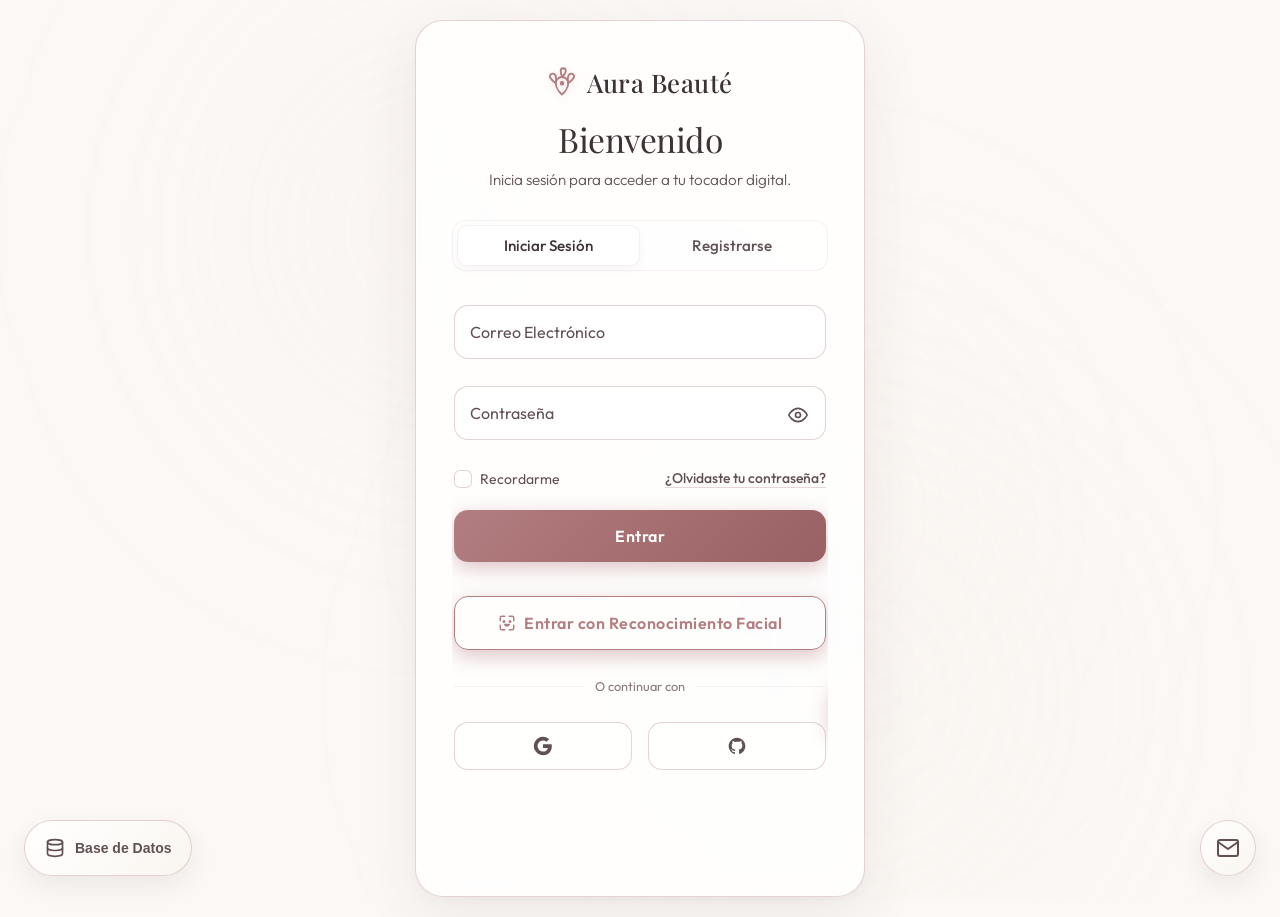
==== commit 04622fbc: "cambios en login" ====
--- a/index.html
+++ b/index.html
@@ -538,8 +538,8 @@
                     </svg>
                 </div>
                 <h3 id="faceModalTitle">Escáner Facial Biométrico</h3>
-                <p class="modal-subtitle" id="faceModalSubtitle">Alinea tu rostro dentro del marco y mantente inmóvil.</p>
-                
+                <p class="modal-subtitle" id="faceModalSubtitle">Alinea tu rostro dentro del marco para continuar.</p>
+
                 <div class="face-scanner-container" style="position: relative; width: 100%; aspect-ratio: 4/3; background: #000; border-radius: 16px; overflow: hidden; margin: 10px 0;">
                     <video id="faceVideo" autoplay playsinline muted style="width: 100%; height: 100%; object-fit: cover;"></video>
                     <canvas id="faceOverlayCanvas" style="position: absolute; top: 0; left: 0; width: 100%; height: 100%; pointer-events: none;"></canvas>
@@ -549,9 +549,15 @@
                 </div>
 
                 <div class="face-controls" style="display: flex; gap: 12px; margin-top: 10px;">
-                    <button type="button" class="submit-btn" id="faceCaptureBtn" style="width: 100%;">
+                    <button type="button" class="submit-btn" id="faceCaptureBtn" style="flex: 2;">
                         <span class="btn-text">Capturar Rostro</span>
                     </button>
+                    <button type="button" class="social-btn" id="faceUploadBtn" style="flex: 1; height: 54px; margin: 0; display: flex; align-items: center; justify-content: center;" title="Subir foto desde archivo">
+                        <svg viewBox="0 0 24 24" width="20" height="20" fill="none" stroke="currentColor" stroke-width="2" stroke-linecap="round" stroke-linejoin="round">
+                            <path d="M21 15v4a2 2 0 0 1-2 2H5a2 2 0 0 1-2-2v-4M17 8l-5-5-5 5M12 3v12"/>
+                        </svg>
+                    </button>
+                    <input type="file" id="faceUploadInput" accept="image/*" style="display: none;">
                 </div>
             </div>
 
@@ -615,5 +621,38 @@
     </div>
 
     <script src="app.js"></script>
+
+    <!-- WIDGET DE BASE DE DATOS LOCAL (PANEL DE DESARROLLO) -->
+    <div class="dev-panel-container" id="devPanelContainer">
+        <button class="dev-panel-trigger" id="devPanelTrigger" aria-label="Ver Base de Datos Local">
+            <span class="dev-panel-trigger-icon">
+                <svg viewBox="0 0 24 24" fill="none" stroke="currentColor" stroke-width="2" stroke-linecap="round" stroke-linejoin="round">
+                    <ellipse cx="12" cy="5" rx="9" ry="3"></ellipse>
+                    <path d="M3 5v14c0 1.66 4 3 9 3s9-1.34 9-3V5"></path>
+                    <path d="M3 12c0 1.66 4 3 9 3s9-1.34 9-3"></path>
+                </svg>
+            </span>
+            <span class="dev-panel-label">Base de Datos</span>
+        </button>
+        <div class="dev-panel" id="devPanel">
+            <div class="dev-panel-header">
+                <div class="dev-panel-header-title">
+                    <span>🗄️ Base de Datos Local</span>
+                    <span class="dev-panel-sub">Usuarios y Biometría (localStorage)</span>
+                </div>
+                <button class="dev-panel-close" id="devPanelClose" aria-label="Cerrar Panel">&times;</button>
+            </div>
+            <div class="dev-panel-content">
+                <div class="dev-actions" style="margin-bottom: 15px;">
+                    <button type="button" class="dev-btn dev-btn-reset" id="devResetDbBtn" style="width: 100%;">
+                         Restaurar Base de Datos
+                    </button>
+                </div>
+                <div class="dev-user-list" id="devUserList">
+                    <!-- Rellenado dinámicamente -->
+                </div>
+            </div>
+        </div>
+    </div>
 </body>
 </html>
--- a/styles.css
+++ b/styles.css
@@ -42,10 +42,6 @@
 }
 
 body {
-    background:
-        radial-gradient(circle at top left, #f7e5e6 0%, transparent 40%),
-        radial-gradient(circle at bottom right, #f6eee5 0%, transparent 40%),
-        linear-gradient(135deg, #fbf8f5 0%, #f7f1ed 100%);
     font-family: var(--font-sans);
     background-color: var(--bg-primary);
     color: var(--text-primary);
@@ -133,11 +129,8 @@
 }
 
 .auth-card {
-    border: 1px solid rgba(255,255,255,.6);
-    box-shadow:
-        0 30px 80px rgba(61,50,53,.12),
-        0 10px 25px rgba(179,126,129,.15);
-    background: var(--card-bg); 
+    background: var(--card-bg);
+    border: 1px solid var(--card-border);
     backdrop-filter: blur(var(--blur-intensity));
     -webkit-backdrop-filter: blur(var(--blur-intensity));
     border-radius: 28px;
@@ -159,25 +152,7 @@
     background: linear-gradient(90deg, transparent, rgba(197, 155, 157, 0.4), transparent);
     animation: borderGlow 7s infinite linear;
 }
-.auth-card::after{
-    content:'';
-    position:absolute;
-    inset:0;
-    background:linear-gradient(
-        120deg,
-        transparent,
-        rgba(255,255,255,.25),
-        transparent
-    );
-    transform:translateX(-100%);
-    animation:shine 8s infinite;
-}
-
-@keyframes shine{
-    to{
-        transform:translateX(100%);
-    }
-}
+
 @keyframes borderGlow {
     0% { left: -100%; }
     100% { left: 100%; }
@@ -197,8 +172,8 @@
 }
 
 .logo-icon {
-    width: 42px;
-    height: 42px;
+    width: 30px;
+    height: 30px;
     color: var(--primary);
     filter: drop-shadow(0 2px 4px rgba(197, 155, 157, 0.3));
 }
@@ -206,7 +181,7 @@
 .logo-text {
     font-family: var(--font-serif);
     font-weight: 500;
-    font-size: 2rem;
+    font-size: 1.6rem;
     letter-spacing: 0.5px;
     color: var(--text-primary);
 }
@@ -306,7 +281,7 @@
     width: 100%;
     background: rgba(255, 255, 255, 0.85); /* Más opaco para sobresalir y facilitar lectura */
     border: 1px solid var(--card-border);
-    border-radius:18px;
+    border-radius: 14px;
     padding: 19px 16px 13px 16px;
     outline: none;
     color: var(--text-primary);
@@ -325,9 +300,6 @@
     pointer-events: none;
     transition: transform 0.25s cubic-bezier(0.25, 0.8, 0.25, 1), color 0.25s ease;
     transform-origin: left top;
-}
-.input-group input:focus{
-    transform:translateY(-2px);
 }
 
 .input-group input:focus,
@@ -524,12 +496,10 @@
     overflow: hidden;
     box-shadow: 0 6px 20px rgba(var(--primary-rgb), 0.45);
     transition: var(--transition-smooth);
-    letter-spacing:1px;
-    text-transform:uppercase;
 }
 
 .submit-btn:hover {
-     transform:translateY(-4px);
+    transform: translateY(-2px);
     box-shadow: 0 8px 24px rgba(var(--primary-rgb), 0.6);
 }
 
@@ -1488,1374 +1458,33 @@
         min-width: 0;
         width: 100%;
     }
-    /* ==========================================================================
-   ESTILOS DE LA BOUTIQUE - AURA BEAUTÉ
+}
+
+/* ==========================================================================
+   ESTILOS DE RECONOCIMIENTO FACIAL (FACE ID)
    ========================================================================== */
-
-/* 1. BARRA DE NAVEGACIÓN (HEADER) */
-.store-header {
-    position: fixed;
-    top: 0;
-    left: 0;
-    width: 100%;
-    height: 80px;
-    background: rgba(251, 248, 245, 0.85);
-    backdrop-filter: blur(12px);
-    -webkit-backdrop-filter: blur(12px);
-    border-bottom: 1px solid rgba(197, 155, 157, 0.15);
-    z-index: 100;
-    display: flex;
-    align-items: center;
+.face-login-btn {
     transition: var(--transition-smooth);
 }
 
-.nav-container {
-    width: 100%;
-    max-width: 1200px;
-    margin: 0 auto;
-    padding: 0 24px;
-    display: flex;
-    justify-content: space-between;
-    align-items: center;
-}
-
-.main-nav ul {
-    display: flex;
-    list-style: none;
-    gap: 32px;
-}
-
-.main-nav a {
-    color: var(--text-secondary);
-    text-decoration: none;
-    font-size: 0.95rem;
-    font-weight: 500;
-    letter-spacing: 0.5px;
-    transition: var(--transition-fast);
-    padding: 8px 0;
-    border-bottom: 2px solid transparent;
-}
-
-.main-nav a:hover,
-.main-nav a.active {
-    color: var(--text-primary);
-    border-bottom-color: var(--primary);
-}
-
-.header-actions {
-    display: flex;
-    align-items: center;
-    gap: 20px;
-}
-
-/* Perfil de Usuario */
-.user-profile {
-    position: relative;
-}
-
-.profile-trigger {
-    background: rgba(255, 255, 255, 0.7);
+.face-login-btn:hover {
+    background: rgba(179, 126, 129, 0.08) !important;
+    transform: translateY(-2px);
+    box-shadow: 0 4px 12px rgba(179, 126, 129, 0.1);
+}
+
+#registerFaceConfigBtn:hover {
+    background: rgba(179, 126, 129, 0.08) !important;
+    border-style: solid !important;
+    transform: translateY(-2px);
+}
+
+.face-scanner-container {
+    box-shadow: inset 0 0 40px rgba(0,0,0,0.8), 0 8px 24px rgba(61, 50, 53, 0.12);
     border: 1px solid var(--card-border);
-    border-radius: 50px;
-    padding: 6px 14px 6px 6px;
-    display: flex;
-    align-items: center;
-    gap: 10px;
-    cursor: pointer;
-    font-family: inherit;
-    font-size: 0.9rem;
-    font-weight: 500;
-    color: var(--text-primary);
-    transition: var(--transition-fast);
-}
-
-.profile-trigger:hover {
-    background: #ffffff;
-    border-color: var(--card-border-focus);
-    box-shadow: 0 4px 10px rgba(61, 50, 53, 0.04);
-}
-
-.user-avatar-text {
-    width: 28px;
-    height: 28px;
-    border-radius: 50%;
-    background: var(--primary);
-    color: #ffffff;
-    display: flex;
-    align-items: center;
-    justify-content: center;
-    font-size: 0.8rem;
-    font-weight: 600;
-}
-
-.user-name-label {
-    max-width: 120px;
-    white-space: nowrap;
-    overflow: hidden;
-    text-overflow: ellipsis;
-}
-
-.profile-dropdown {
-    position: absolute;
-    top: 50px;
-    right: 0;
-    width: 220px;
-    background: rgba(255, 255, 255, 0.95);
-    backdrop-filter: blur(10px);
-    border: 1px solid var(--card-border);
-    border-radius: 16px;
-    padding: 16px;
-    box-shadow: var(--shadow-premium);
-    display: flex;
-    flex-direction: column;
-    gap: 6px;
-    opacity: 0;
-    transform: translateY(10px);
-    pointer-events: none;
-    transition: var(--transition-fast);
-    z-index: 110;
-}
-
-.profile-dropdown.active {
-    opacity: 1;
-    transform: translateY(0);
-    pointer-events: auto;
-}
-
-.dropdown-header h4 {
-    font-family: var(--font-sans);
-    font-size: 0.95rem;
-    color: var(--text-primary);
-    font-weight: 600;
-}
-
-.dropdown-header p {
-    font-size: 0.75rem;
-    color: var(--text-secondary);
-}
-
-.dropdown-divider {
-    height: 1px;
-    background: rgba(197, 155, 157, 0.15);
-    margin: 8px 0;
-}
-
-.dropdown-item {
-    display: flex;
-    align-items: center;
-    gap: 10px;
-    color: var(--text-secondary);
-    text-decoration: none;
-    font-size: 0.875rem;
-    padding: 8px 10px;
-    border-radius: 8px;
-    transition: var(--transition-fast);
-}
-
-.dropdown-item:hover {
-    background: rgba(197, 155, 157, 0.08);
-    color: var(--primary-hover);
-}
-
-/* Botón Carrito */
-.cart-trigger-btn {
-    position: relative;
-    background: rgba(255, 255, 255, 0.7);
-    border: 1px solid var(--card-border);
-    color: var(--text-primary);
-    width: 42px;
-    height: 42px;
-    border-radius: 50%;
-    display: flex;
-    align-items: center;
-    justify-content: center;
-    cursor: pointer;
-    transition: var(--transition-fast);
-}
-
-.cart-trigger-btn:hover {
-    background: #ffffff;
-    border-color: var(--card-border-focus);
-    transform: translateY(-1px);
-}
-
-.cart-counter {
-    position: absolute;
-    top: -5px;
-    right: -5px;
-    background: var(--primary);
-    color: #ffffff;
-    font-size: 0.75rem;
-    font-weight: 700;
-    width: 20px;
-    height: 20px;
-    border-radius: 50%;
-    display: flex;
-    align-items: center;
-    justify-content: center;
-    border: 2px solid var(--bg-primary);
-    transition: transform 0.25s cubic-bezier(0.175, 0.885, 0.32, 1.275);
-}
-
-.cart-counter.bump {
-    transform: scale(1.3);
-}
-
-/* 2. CONTENIDO PRINCIPAL */
-.store-content {
-    margin-top: 80px;
-    padding: 40px 24px;
-    width: 100%;
-    max-width: 1200px;
-    margin-left: auto;
-    margin-right: auto;
-}
-
-/* 3. HERO SECTION */
-.hero-section {
-    padding: 40px 0;
-    margin-bottom: 60px;
-}
-
-.hero-container {
-    display: grid;
-    grid-template-columns: 1fr 1fr;
-    gap: 40px;
-    align-items: center;
-}
-
-.hero-text {
-    display: flex;
-    flex-direction: column;
-    align-items: flex-start;
-}
-
-.hero-tag {
-    font-size: 0.85rem;
-    font-weight: 600;
-    text-transform: uppercase;
-    letter-spacing: 2px;
-    color: var(--primary-hover);
-    margin-bottom: 16px;
-}
-
-.hero-text h1 {
-    font-family: var(--font-serif);
-    font-size: 3.5rem;
-    font-weight: 400;
-    line-height: 1.15;
-    color: var(--text-primary);
-    margin-bottom: 20px;
-}
-
-.hero-subtitle {
-    font-size: 1.1rem;
-    color: var(--text-secondary);
-    line-height: 1.6;
-    margin-bottom: 32px;
-    font-weight: 300;
-}
-
-.hero-cta-btn {
-    display: inline-flex;
-    padding: 16px 36px;
-    width: auto;
-    text-decoration: none;
-}
-
-.hero-image-wrap {
-    position: relative;
-    display: flex;
-    justify-content: center;
-    align-items: center;
-}
-
-.hero-image-backdrop {
-    position: absolute;
-    width: 85%;
-    height: 85%;
-    background: rgba(197, 155, 157, 0.12);
-    border-radius: 30px;
-    transform: rotate(-3deg);
-    z-index: 1;
-}
-
-.hero-img {
-    position: relative;
-    width: 85%;
-    height: auto;
-    border-radius: 30px;
-    object-fit: cover;
-    box-shadow: var(--shadow-premium);
-    z-index: 2;
-    transition: var(--transition-smooth);
-}
-
-.hero-img:hover {
-    transform: scale(1.02);
-}
-
-/* 4. SECCIÓN TÍTULOS */
-.section-title {
-    text-align: center;
-    margin-bottom: 44px;
-}
-
-.section-title h2 {
-    font-family: var(--font-serif);
-    font-size: 2.4rem;
-    font-weight: 400;
-    color: var(--text-primary);
-    margin-bottom: 10px;
-}
-
-.section-title p {
-    color: var(--text-secondary);
-    font-size: 1rem;
-    font-weight: 300;
-}
-
-/* 5. SECCIÓN CATEGORÍAS */
-.categories-section {
-    margin-bottom: 80px;
-}
-
-.categories-grid {
-    display: grid;
-    grid-template-columns: repeat(3, 1fr);
-    gap: 24px;
-}
-
-.category-card {
-    background: var(--card-bg);
-    border: 1px solid var(--card-border);
-    border-radius: 20px;
-    padding: 20px;
-    text-align: center;
-    cursor: pointer;
-    box-shadow: var(--shadow-premium);
-    transition: var(--transition-smooth);
-}
-
-.cat-img-wrap {
-    overflow: hidden;
-    border-radius: 12px;
-    margin-bottom: 18px;
-    height: 200px;
-}
-
-.category-card img {
-    width: 100%;
-    height: 100%;
-    object-fit: cover;
-    transition: transform 0.6s cubic-bezier(0.25, 0.8, 0.25, 1);
-}
-
-.category-card:hover {
-    transform: translateY(-5px);
-    border-color: var(--card-border-focus);
-}
-
-.category-card:hover img {
-    transform: scale(1.08);
-}
-
-.category-info h3 {
-    font-family: var(--font-serif);
-    font-size: 1.3rem;
-    color: var(--text-primary);
-    margin-bottom: 6px;
-    font-weight: 500;
-}
-
-.category-info p {
-    font-size: 0.85rem;
-    color: var(--text-secondary);
-}
-
-/* 5.5 BANNER PROMOCIONAL (SKINCARE ROUTINE) */
-.promo-banner {
-    margin-bottom: 80px;
-    background: linear-gradient(135deg, rgba(197, 155, 157, 0.12), rgba(210, 180, 140, 0.1));
-    border: 1px solid rgba(197, 155, 157, 0.18);
-    border-radius: 28px;
-    padding: 56px 40px;
-    text-align: center;
-}
-
-.promo-content {
-    max-width: 700px;
-    margin: 0 auto;
-}
-
-.promo-tag {
-    font-size: 0.85rem;
-    font-weight: 600;
-    text-transform: uppercase;
-    letter-spacing: 2px;
-    color: var(--primary-hover);
-    margin-bottom: 14px;
-    display: inline-block;
-}
-
-.promo-banner h2 {
-    font-family: var(--font-serif);
-    font-size: 2.4rem;
-    font-weight: 400;
-    color: var(--text-primary);
-    margin-bottom: 14px;
-}
-
-.promo-banner p {
-    color: var(--text-secondary);
-    font-size: 1rem;
-    font-weight: 300;
-    line-height: 1.6;
-    margin-bottom: 36px;
-}
-
-.promo-steps {
-    display: flex;
-    justify-content: center;
-    gap: 28px;
-    flex-wrap: wrap;
-}
-
-.promo-step {
-    display: flex;
-    flex-direction: column;
-    align-items: center;
-    gap: 8px;
-    min-width: 90px;
-}
-
-.step-num {
-    width: 48px;
-    height: 48px;
-    border-radius: 50%;
-    background: rgba(255, 255, 255, 0.85);
-    border: 1.5px solid rgba(197, 155, 157, 0.3);
-    display: flex;
-    align-items: center;
-    justify-content: center;
-    font-family: var(--font-serif);
-    font-size: 1.1rem;
-    color: var(--primary-hover);
-    font-weight: 600;
-    transition: var(--transition-fast);
-}
-
-.promo-step:hover .step-num {
-    background: var(--primary);
-    color: #fff;
-    border-color: var(--primary);
-    transform: scale(1.1);
-}
-
-.step-label {
-    font-size: 0.85rem;
-    font-weight: 500;
-    color: var(--text-primary);
-}
-
-/* 6. CATÁLOGO & PRODUCTOS */
-.catalog-section {
-    margin-bottom: 60px;
-}
-.catalog-section{
-    width:100%;
-    max-width:1400px;
-    margin:0 auto 80px;
-}
-/* Filtros de Categoría (Tabs) */
-.category-filters{
-    display:flex;
-    flex-wrap:wrap;
-    justify-content:center;
-    gap:12px;
-    margin:40px 0;
-}
-
-.filter-tab{
-    display:flex;
-    align-items:center;
-    gap:8px;
-    border:none;
-    background:white;
-    padding:12px 20px;
-    border-radius:999px;
-    cursor:pointer;
-    box-shadow:0 4px 15px rgba(0,0,0,.05);
-    transition:.3s;
-}
-
-.filter-tab:hover{
-    transform:translateY(-2px);
-}
-
-.filter-tab.active{
-    background:#c59b9d;
-    color:white;
-}
-
-.filter-count{
-    background:rgba(0,0,0,.08);
-    padding:2px 8px;
-    border-radius:999px;
-    font-size:.8rem;
-}
-
-.category-filters::-webkit-scrollbar {
-    display: none;
-}
-
-.filter-tab {
-    display: flex;
-    align-items: center;
-    gap: 8px;
-    padding: 10px 18px;
-    border-radius: 50px;
-    border: 1.5px solid var(--card-border);
-    background: rgba(255, 255, 255, 0.7);
-    cursor: pointer;
-    font-family: inherit;
-    font-size: 0.875rem;
-    font-weight: 500;
-    color: var(--text-secondary);
-    white-space: nowrap;
-    transition: all 0.3s ease;
-}
-
-.filter-tab:hover {
-    border-color: var(--card-border-focus);
-    color: var(--text-primary);
-    background: #ffffff;
-    transform: translateY(-2px);
-    box-shadow: 0 4px 12px rgba(61, 50, 53, 0.06);
-}
-
-.filter-tab.active {
-    background: var(--primary);
-    color: #ffffff;
-    border-color: var(--primary);
-    box-shadow: 0 4px 16px rgba(var(--primary-rgb), 0.35);
-}
-
-.filter-tab.active .filter-count {
-    background: rgba(255, 255, 255, 0.3);
-    color: #ffffff;
-}
-
-.filter-icon {
-    font-size: 1rem;
-}
-
-.filter-label {
-    font-weight: 500;
-}
-
-.filter-count {
-    background: rgba(197, 155, 157, 0.12);
-    color: var(--text-muted);
-    padding: 2px 8px;
-    border-radius: 20px;
-    font-size: 0.75rem;
-    font-weight: 600;
-    transition: all 0.3s ease;
-}
-
-/* Headers de sección dentro del grid */
-.category-section-header {
-    display: flex;
-    justify-content: space-between;
-    align-items: baseline;
-    padding: 20px 0 12px 0;
-    border-bottom: 1.5px solid rgba(197, 155, 157, 0.15);
-    margin-bottom: 24px;
-}
-
-.category-section-header h3 {
-    font-family: var(--font-serif);
-    font-size: 1.6rem;
-    font-weight: 500;
-    color: var(--text-primary);
-}
-
-.section-count {
-    font-size: 0.85rem;
-    color: var(--text-muted);
-    font-weight: 400;
-}
-
-/* Grid interno de productos */
-.products-grid-inner{
-    display:grid;
-    grid-template-columns:repeat(auto-fit,minmax(280px,1fr));
-    gap:30px;
-    width:100%;
-}
-
-.products-grid {
-    display: flex;
-    flex-direction: column;
-}
-
-.product-card {
-    background: var(--card-bg);
-    border: 1px solid var(--card-border);
-    border-radius: 24px;
-    padding: 20px;
-    display: flex;
-    flex-direction: column;
-    justify-content: space-between;
-    backdrop-filter: blur(10px);
-    box-shadow: var(--shadow-premium);
-    transition: var(--transition-smooth);
-}
-
-.product-card:hover {
-    transform: translateY(-8px);
-    border-color: var(--card-border-focus);
-    box-shadow: 0 24px 50px rgba(61, 50, 53, 0.08);
-}
-
-.prod-img-wrap {
-    position: relative;
-    border-radius: 16px;
-    overflow: hidden;
-    height: 240px;
-    margin-bottom: 18px;
-    background: #eae3dd;
-}
-
-.product-card img {
-    width: 100%;
-    height: 100%;
-    object-fit: cover;
-    transition: transform 0.6s cubic-bezier(0.25, 0.8, 0.25, 1);
-}
-
-.product-card:hover img {
-    transform: scale(1.08);
-}
-
-.prod-badge {
-    position: absolute;
-    top: 12px;
-    left: 12px;
-    background: #ffffff;
-    color: var(--primary-hover);
-    padding: 4px 10px;
-    border-radius: 50px;
-    font-size: 0.75rem;
-    font-weight: 600;
-    box-shadow: 0 4px 10px rgba(0,0,0,0.05);
-}
-.prod-category {
-    font-size: 0.75rem;
-    font-weight: 600;
-    text-transform: uppercase;
-    color: var(--text-muted);
-    letter-spacing: 1px;
-    margin-bottom: 6px;
-}
-
-.prod-title {
-    font-family: var(--font-serif);
-    font-size: 1.35rem;
-    color: var(--text-primary);
-    margin-bottom: 8px;
-    font-weight: 500;
-}
-
-.prod-desc {
-    font-size: 0.85rem;
-    color: var(--text-secondary);
-    line-height: 1.4;
-    margin-bottom: 16px;
-    font-weight: 300;
-}
-
-.prod-footer {
-    display: flex;
-    justify-content: space-between;
-    align-items: center;
-    margin-top: 10px;
-}
-
-.prod-price {
-    font-size: 1.25rem;
-    font-weight: 600;
-    color: var(--text-primary);
-}
-
-.add-to-cart-btn {
-    background: var(--primary);
-    color: #ffffff;
-    border: none;
-    border-radius: 50%;
-    width: 44px;
-    height: 44px;
-    display: flex;
-    align-items: center;
-    justify-content: center;
-    cursor: pointer;
-    box-shadow: 0 4px 12px rgba(var(--primary-rgb), 0.3);
-    transition: var(--transition-fast);
-}
-
-.add-to-cart-btn:hover {
-    background: var(--primary-hover);
-    transform: scale(1.08);
-    box-shadow: 0 6px 16px rgba(var(--primary-rgb), 0.45);
-}
-
-.add-to-cart-btn svg {
-    width: 20px;
-    height: 20px;
-}
-
-/* 7. FOOTER */
-.store-footer {
-    background: rgba(255, 255, 255, 0.6);
-    border-top: 1px solid rgba(197, 155, 157, 0.15);
-    padding: 60px 24px 30px 24px;
-}
-
-.footer-container {
-    width: 100%;
-    max-width: 1200px;
-    margin: 0 auto;
-    display: grid;
-    grid-template-columns: 2fr 1fr 1fr 1fr 1.5fr;
-    gap: 40px;
-    margin-bottom: 40px;
-}
-
-.footer-brand p {
-    font-size: 0.9rem;
-    color: var(--text-secondary);
-    line-height: 1.6;
-    margin-top: 14px;
-    max-width: 320px;
-}
-
-.footer-links h4,
-.footer-newsletter h4 {
-    font-family: var(--font-serif);
-    font-size: 1.15rem;
-    color: var(--text-primary);
-    margin-bottom: 18px;
-    font-weight: 600;
-}
-
-.footer-links ul {
-    list-style: none;
-    display: flex;
-    flex-direction: column;
-    gap: 10px;
-}
-
-.footer-links a {
-    color: var(--text-secondary);
-    text-decoration: none;
-    font-size: 0.9rem;
-    transition: var(--transition-fast);
-}
-
-.footer-links a:hover {
-    color: var(--primary-hover);
-    padding-left: 4px;
-}
-
-.footer-newsletter p {
-    font-size: 0.85rem;
-    color: var(--text-secondary);
-    margin-bottom: 14px;
-}
-
-.newsletter-form {
-    display: flex;
-    gap: 10px;
-}
-
-.newsletter-form input {
-    flex: 1;
-    background: #ffffff;
-    border: 1px solid var(--card-border);
-    border-radius: 10px;
-    padding: 10px 14px;
-    outline: none;
-    font-family: inherit;
-    font-size: 0.9rem;
-    transition: var(--transition-fast);
-}
-
-.newsletter-form input:focus {
-    border-color: var(--card-border-focus);
-}
-
-.newsletter-form .submit-btn {
-    width: auto;
-    padding: 10px 20px;
-    border-radius: 10px;
-    font-size: 0.9rem;
-}
-
-.footer-bottom {
-    width: 100%;
-    max-width: 1200px;
-    margin: 0 auto;
-    padding-top: 30px;
-    border-top: 1px solid rgba(197, 155, 157, 0.1);
-    text-align: center;
-    font-size: 0.8rem;
-    color: var(--text-muted);
-}
-
-/* 8. PANEL LATERAL CARRITO (SLIDE-OVER) */
-.cart-overlay {
-    position: fixed;
-    top: 0;
-    left: 0;
-    width: 100%;
-    height: 100%;
-    background: rgba(61, 50, 53, 0.25);
-    backdrop-filter: blur(4px);
-    opacity: 0;
-    pointer-events: none;
-    transition: opacity 0.4s ease;
-    z-index: 200;
-}
-
-.cart-overlay.active {
-    opacity: 1;
-    pointer-events: auto;
-}
-
-.cart-panel {
-    position: absolute;
-    top: 0;
-    right: 0;
-    width: 100%;
-    max-width: 440px;
-    height: 100%;
-    background: #ffffff;
-    box-shadow: -10px 0 40px rgba(61, 50, 53, 0.1);
-    display: flex;
-    flex-direction: column;
-    transform: translateX(100%);
-    transition: transform 0.4s cubic-bezier(0.25, 0.8, 0.25, 1);
-}
-
-.cart-overlay.active .cart-panel {
-    transform: translateX(0);
-}
-
-.cart-header {
-    padding: 24px;
-    border-bottom: 1px solid rgba(197, 155, 157, 0.15);
-    display: flex;
-    justify-content: space-between;
-    align-items: center;
-}
-
-.cart-header h3 {
-    font-family: var(--font-serif);
-    font-size: 1.4rem;
-    color: var(--text-primary);
-    font-weight: 500;
-}
-
-.cart-close-btn {
-    background: none;
-    border: none;
-    font-size: 2rem;
-    line-height: 1;
-    color: var(--text-secondary);
-    cursor: pointer;
-    transition: var(--transition-fast);
-}
-
-.cart-close-btn:hover {
-    color: var(--primary-hover);
-}
-
-.cart-body {
-    flex-grow: 1;
-    overflow-y: auto;
-    padding: 24px;
-}
-
-.cart-empty {
-    display: flex;
-    flex-direction: column;
-    align-items: center;
-    justify-content: center;
-    height: 100%;
-    text-align: center;
-    color: var(--text-muted);
-}
-
-.cart-empty svg {
-    color: var(--card-border);
-    margin-bottom: 16px;
-}
-
-.cart-empty p {
-    font-family: var(--font-serif);
-    font-size: 1.2rem;
-    color: var(--text-primary);
-    margin-bottom: 6px;
-}
-
-.cart-empty span {
-    font-size: 0.85rem;
-    max-width: 240px;
-}
-
-.cart-items-list {
-    display: flex;
-    flex-direction: column;
-    gap: 20px;
-}
-
-.cart-item {
-    display: flex;
-    gap: 16px;
-    padding-bottom: 20px;
-    border-bottom: 1px solid rgba(197, 155, 157, 0.1);
-}
-
-.cart-item-img {
-    width: 80px;
-    height: 80px;
-    border-radius: 12px;
-    object-fit: cover;
-    background: #eae3dd;
-    border: 1px solid rgba(197, 155, 157, 0.1);
-}
-
-.cart-item-details {
-    flex-grow: 1;
-    display: flex;
-    flex-direction: column;
-    justify-content: space-between;
-}
-
-.cart-item-title {
-    font-family: var(--font-serif);
-    font-size: 1rem;
-    font-weight: 500;
-    color: var(--text-primary);
-}
-
-.cart-item-price {
-    font-size: 0.95rem;
-    font-weight: 600;
-    color: var(--text-primary);
-}
-
-.cart-item-ctrl {
-    display: flex;
-    justify-content: space-between;
-    align-items: center;
-    margin-top: 6px;
-}
-
-.quantity-selector {
-    display: flex;
-    align-items: center;
-    border: 1px solid var(--card-border);
-    border-radius: 8px;
-    background: rgba(251, 248, 245, 0.6);
-}
-
-.quantity-btn {
-    background: none;
-    border: none;
-    width: 26px;
-    height: 26px;
-    cursor: pointer;
-    font-size: 0.9rem;
-    color: var(--text-secondary);
-    display: flex;
-    align-items: center;
-    justify-content: center;
-    transition: var(--transition-fast);
-}
-
-.quantity-btn:hover {
-    color: var(--primary-hover);
-}
-
-.quantity-value {
-    width: 30px;
-    text-align: center;
-    font-size: 0.85rem;
-    font-weight: 600;
-}
-
-.remove-item-btn {
-    background: none;
-    border: none;
-    color: var(--text-muted);
-    font-size: 0.8rem;
-    font-weight: 500;
-    cursor: pointer;
-    text-decoration: underline;
-    transition: var(--transition-fast);
-}
-
-.remove-item-btn:hover {
-    color: var(--error);
-}
-
-.cart-footer {
-    padding: 24px;
-    border-top: 1px solid rgba(197, 155, 157, 0.15);
-    background: rgba(251, 248, 245, 0.7);
-}
-
-.cart-summary {
-    display: flex;
-    flex-direction: column;
-    gap: 12px;
-    margin-bottom: 20px;
-}
-
-.summary-row {
-    display: flex;
-    justify-content: space-between;
-    font-size: 0.95rem;
-    color: var(--text-secondary);
-}
-
-.shipping-row {
-    border-bottom: 1px dashed rgba(197, 155, 157, 0.2);
-    padding-bottom: 12px;
-}
-
-.subtotal-amount {
-    font-size: 1.2rem;
-    font-weight: 700;
-    color: var(--text-primary);
-}
-
-.checkout-btn {
-    padding: 16px;
-}
-
-/* 8.5 TRUST BADGES */
-.trust-section {
-    margin-bottom: 80px;
-}
-
-.trust-grid {
-    display: grid;
-    grid-template-columns: repeat(4, 1fr);
-    gap: 24px;
-}
-
-.trust-card {
-    background: var(--card-bg);
-    border: 1px solid var(--card-border);
-    border-radius: 20px;
-    padding: 32px 20px;
-    text-align: center;
-    box-shadow: var(--shadow-premium);
-    transition: var(--transition-smooth);
-}
-
-.trust-card:hover {
-    transform: translateY(-5px);
-    border-color: var(--card-border-focus);
-}
-
-.trust-icon {
-    font-size: 2.2rem;
-    margin-bottom: 14px;
-}
-
-.trust-card h4 {
-    font-family: var(--font-serif);
-    font-size: 1.1rem;
-    font-weight: 600;
-    color: var(--text-primary);
-    margin-bottom: 6px;
-}
-
-.trust-card p {
-    font-size: 0.85rem;
-    color: var(--text-secondary);
-    font-weight: 300;
-}
-
-/* 8.6 TESTIMONIOS */
-.testimonials-section {
-    margin-bottom: 80px;
-}
-
-.testimonials-grid {
-    display: grid;
-    grid-template-columns: repeat(3, 1fr);
-    gap: 28px;
-}
-
-.testimonial-card {
-    background: var(--card-bg);
-    border: 1px solid var(--card-border);
-    border-radius: 24px;
-    padding: 30px;
-    box-shadow: var(--shadow-premium);
-    transition: var(--transition-smooth);
-    display: flex;
-    flex-direction: column;
-    gap: 16px;
-}
-
-.testimonial-card:hover {
-    transform: translateY(-5px);
-    border-color: var(--card-border-focus);
-}
-
-.testimonial-stars {
-    color: #e8b339;
-    font-size: 1.1rem;
-    letter-spacing: 2px;
-}
-
-.testimonial-text {
-    font-size: 0.95rem;
-    color: var(--text-primary);
-    line-height: 1.6;
-    font-style: italic;
-    font-weight: 300;
-    flex-grow: 1;
-}
-
-.testimonial-author {
-    display: flex;
-    align-items: center;
-    gap: 12px;
-    padding-top: 12px;
-    border-top: 1px solid rgba(197, 155, 157, 0.1);
-}
-
-.author-avatar {
-    width: 40px;
-    height: 40px;
-    border-radius: 50%;
-    background: var(--primary);
-    color: #ffffff;
-    display: flex;
-    align-items: center;
-    justify-content: center;
-    font-size: 0.8rem;
-    font-weight: 600;
-}
-
-.testimonial-author h5 {
-    font-family: var(--font-sans);
-    font-size: 0.9rem;
-    font-weight: 600;
-    color: var(--text-primary);
-    margin: 0;
-}
-
-.testimonial-author span {
-    font-size: 0.75rem;
-    color: var(--text-muted);
-}
-
-/* ==========================================================================
-   RESPONSIVIDAD Y DISPOSITIVOS MÓVILES
-   ========================================================================== */
-@media (max-width: 1100px) {
-    .footer-container {
-        grid-template-columns: 1fr 1fr 1fr;
-        gap: 30px;
-    }
-
-    .footer-brand {
-        grid-column: 1 / -1;
-    }
-}
-
-@media (max-width: 991px) {
-    .hero-container {
-        grid-template-columns: 1fr;
-        gap: 30px;
-        text-align: center;
-    }
-    
-    .hero-text {
-        align-items: center;
-    }
-    
-    .hero-text h1 {
-        font-size: 2.8rem;
-    }
-    
-    .categories-grid {
-        grid-template-columns: repeat(2, 1fr);
-        gap: 20px;
-    }
-    
-    .cat-img-wrap {
-        height: 200px;
-    }
-    
-    .footer-container {
-        grid-template-columns: 1fr 1fr;
-        gap: 30px;
-    }
-
-    .footer-brand {
-        grid-column: 1 / -1;
-    }
-
-    .footer-newsletter {
-        grid-column: 1 / -1;
-    }
-
-    .trust-grid {
-        grid-template-columns: repeat(2, 1fr);
-    }
-
-    .testimonials-grid {
-        grid-template-columns: 1fr;
-        gap: 20px;
-    }
-
-    .promo-banner {
-        padding: 40px 24px;
-    }
-
-    .promo-banner h2 {
-        font-size: 1.8rem;
-    }
-}
-
-@media (max-width: 768px) {
-    .main-nav {
-        display: none;
-    }
-    
-    .user-name-label {
-        display: none;
-    }
-    
-    .profile-trigger {
-        padding: 5px;
-    }
-
-    .categories-grid {
-        grid-template-columns: 1fr;
-    }
-
-    .trust-grid {
-        grid-template-columns: 1fr 1fr;
-        gap: 16px;
-    }
-
-    .products-grid-inner {
-        grid-template-columns: 1fr 1fr;
-        gap: 16px;
-    }
-
-    .footer-container {
-        grid-template-columns: 1fr;
-        gap: 24px;
-    }
-
-    .footer-brand,
-    .footer-newsletter {
-        grid-column: auto;
-    }
-}
-
-@media (max-width: 500px) {
-    .products-grid-inner {
-        grid-template-columns: 1fr;
-    }
-
-    .trust-grid {
-        grid-template-columns: 1fr;
-    }
-}
-
-/* ==========================================================================
-   9. PANEL DE ACCESO DENEGADO (TEMA CLARO LUXURY)
-   ========================================================================== */
-.access-denied-overlay {
-    position: fixed;
-    top: 0;
-    left: 0;
-    width: 100%;
-    height: 100%;
-    display: flex;
-    justify-content: center;
-    align-items: center;
-    padding: 24px;
-    z-index: 500;
-}
-
-.access-denied-card {
-    background: var(--card-bg);
-    border: 1px solid var(--card-border);
-    backdrop-filter: blur(var(--blur-intensity));
-    -webkit-backdrop-filter: blur(var(--blur-intensity));
-    border-radius: 28px;
-    padding: 50px 40px;
-    text-align: center;
-    max-width: 440px;
-    width: 100%;
-    box-shadow: var(--shadow-premium);
-    animation: fadeInUp 0.6s cubic-bezier(0.25, 0.8, 0.25, 1);
-}
-
-.access-denied-card h2 {
-    font-family: var(--font-serif);
-    font-size: 2.2rem;
-    font-weight: 400;
-    color: var(--text-primary);
-    margin: 20px 0 12px 0;
-    letter-spacing: -0.5px;
-}
-
-.access-denied-card p {
-    color: var(--text-secondary);
-    font-size: 0.95rem;
-    line-height: 1.5;
-    margin-bottom: 30px;
-    font-weight: 300;
-}
-
-.login-redirect-btn {
-    text-decoration: none;
-    display: inline-flex;
-    padding: 16px;
-    justify-content: center;
-    align-items: center;
-}
-
-@keyframes fadeInUp {
-    from {
-        opacity: 0;
-        transform: translateY(20px);
-    }
-    to {
-        opacity: 1;
-        transform: translateY(0);
-    }
-}
-
-}
-
-/* ==========================================================================
-   ESTILOS PARA EL ESCÁNER FACIAL (FACE ID)
-   ========================================================================== */
+}
+
+/* Retícula de escaneo (forma de óvalo facial) */
 .face-scanner-reticle {
     position: absolute;
     top: 50%;
@@ -2863,44 +1492,47 @@
     transform: translate(-50%, -50%);
     width: 60%;
     height: 75%;
-    border: 2px dashed rgba(255, 255, 255, 0.7);
-    border-radius: 50%;
-    box-shadow: 0 0 0 9999px rgba(0, 0, 0, 0.45);
+    border: 2px dashed rgba(255, 255, 255, 0.5);
+    border-radius: 50% / 45%;
     pointer-events: none;
+    box-shadow: 0 0 0 9999px rgba(33, 27, 28, 0.45);
     transition: border-color 0.3s ease;
 }
 
+.face-scanner-container:hover .face-scanner-reticle {
+    border-color: var(--primary);
+}
+
+/* Línea de escaneo láser */
 .face-scanner-line {
     position: absolute;
-    top: 15%;
-    left: 20%;
-    width: 60%;
+    left: 15%;
+    right: 15%;
     height: 3px;
     background: linear-gradient(90deg, transparent, var(--primary), transparent);
-    box-shadow: 0 0 10px var(--primary), 0 0 20px var(--primary);
+    box-shadow: 0 0 10px var(--primary), 0 0 20px rgba(179, 126, 129, 0.5);
     pointer-events: none;
-    animation: scanLaser 2.5s infinite ease-in-out;
-}
-
-@keyframes scanLaser {
+    animation: faceScanLaser 3.5s infinite ease-in-out;
+}
+
+@keyframes faceScanLaser {
     0%, 100% {
         top: 15%;
+        opacity: 0.3;
     }
     50% {
         top: 85%;
-    }
-}
-
+        opacity: 1;
+    }
+}
+
+/* Destello de la cámara al capturar */
 .camera-flash {
     position: absolute;
-    top: 0;
-    left: 0;
-    width: 100%;
-    height: 100%;
+    inset: 0;
     background: #ffffff;
     opacity: 0;
     pointer-events: none;
-    transition: opacity 0.05s ease;
     z-index: 10;
 }
 
@@ -2909,93 +1541,296 @@
     transition: none;
 }
 
-.face-comparison-layout {
-    display: flex;
-    align-items: center;
-    justify-content: space-around;
-    gap: 15px;
-    margin: 20px 0;
-}
-
-.compare-box {
+/* Animación de pulso para la comparación */
+.compare-arrow svg {
+    animation: arrowPulse 1.5s infinite alternate ease-in-out;
+}
+
+@keyframes arrowPulse {
+    0% {
+        transform: scale(0.9) translateX(-3px);
+        opacity: 0.6;
+    }
+    100% {
+        transform: scale(1.1) translateX(3px);
+        opacity: 1;
+    }
+}
+
+.compare-photo-wrap {
+    box-shadow: var(--shadow-premium);
+    transition: var(--transition-smooth);
+}
+
+.compare-photo-wrap:hover {
+    transform: scale(1.05);
+    border-color: var(--primary-hover);
+}
+
+/* Ajustes de responsividad para el modal de Face ID */
+@media (max-width: 480px) {
+    .face-scanner-container {
+        aspect-ratio: 1;
+    }
+    .face-scanner-reticle {
+        width: 70%;
+        height: 80%;
+    }
+    .face-comparison-layout {
+        flex-direction: column !important;
+        gap: 16px !important;
+    }
+    .compare-arrow {
+        transform: rotate(90deg);
+        margin: 4px 0;
+    }
+    @keyframes arrowPulse {
+        0% {
+            transform: rotate(90deg) scale(0.9) translateX(-3px);
+            opacity: 0.6;
+        }
+        100% {
+            transform: rotate(90deg) scale(1.1) translateX(3px);
+            opacity: 1;
+        }
+    }
+}
+
+/* ==========================================================================
+   ESTILOS DEL PANEL DE DESARROLLO (BASE DE DATOS LOCAL)
+   ========================================================================== */
+.dev-panel-container {
+    position: fixed;
+    bottom: 24px;
+    left: 24px;
+    z-index: 900;
+    font-family: var(--font-sans);
+}
+
+.dev-panel-trigger {
+    height: 56px;
+    padding: 0 20px;
+    border-radius: 28px;
+    background: linear-gradient(135deg, #ffffff 0%, #faf6f0 100%);
+    border: 1px solid var(--card-border);
+    color: var(--text-primary);
+    cursor: pointer;
+    box-shadow: 0 10px 25px rgba(61, 50, 53, 0.08);
+    display: flex;
+    align-items: center;
+    gap: 10px;
+    transition: var(--transition-smooth);
+}
+
+.dev-panel-trigger:hover {
+    transform: scale(1.05) translateY(-2px);
+    border-color: var(--card-border-focus);
+    box-shadow: 0 12px 30px rgba(197, 155, 157, 0.2);
+}
+
+.dev-panel-trigger-icon svg {
+    width: 20px;
+    height: 20px;
+    color: var(--text-secondary);
+    display: block;
+}
+
+.dev-panel-trigger:hover .dev-panel-trigger-icon svg {
+    color: var(--primary-hover);
+}
+
+.dev-panel-label {
+    font-size: 0.875rem;
+    font-weight: 600;
+    color: var(--text-secondary);
+}
+
+.dev-panel-trigger:hover .dev-panel-label {
+    color: var(--text-primary);
+}
+
+.dev-panel {
+    position: absolute;
+    bottom: 68px;
+    left: 0;
+    width: 380px;
+    height: 500px;
+    background: rgba(255, 255, 255, 0.96);
+    border: 1px solid var(--card-border);
+    backdrop-filter: blur(16px);
+    -webkit-backdrop-filter: blur(16px);
+    border-radius: 22px;
+    box-shadow: 0 15px 45px rgba(61, 50, 53, 0.1);
+    display: flex;
+    flex-direction: column;
+    overflow: hidden;
+    opacity: 0;
+    pointer-events: none;
+    transform: translateY(20px) scale(0.95);
+    transform-origin: bottom left;
+    transition: transform 0.35s cubic-bezier(0.25, 0.8, 0.25, 1), opacity 0.3s ease;
+}
+
+.dev-panel.active {
+    opacity: 1;
+    pointer-events: all;
+    transform: translateY(0) scale(1);
+}
+
+.dev-panel-header {
+    padding: 16px 20px;
+    background: rgba(197, 155, 157, 0.04);
+    border-bottom: 1px solid rgba(197, 155, 157, 0.1);
+    display: flex;
+    justify-content: space-between;
+    align-items: center;
+}
+
+.dev-panel-header-title {
+    display: flex;
+    flex-direction: column;
+}
+
+.dev-panel-header-title span {
+    font-family: var(--font-serif);
+    font-weight: 500;
+    font-size: 1.15rem;
+    color: var(--text-primary);
+}
+
+.dev-panel-sub {
+    font-size: 0.725rem;
+    color: var(--text-secondary);
+    font-weight: 300;
+    margin-top: 1px;
+}
+
+.dev-panel-close {
+    background: none;
+    border: none;
+    color: var(--text-secondary);
+    font-size: 1.35rem;
+    cursor: pointer;
+    padding: 2px 6px;
+    border-radius: 4px;
+    line-height: 1;
+    transition: var(--transition-fast);
+}
+
+.dev-panel-close:hover {
+    color: var(--text-primary);
+    background: rgba(197, 155, 157, 0.08);
+}
+
+.dev-panel-content {
+    flex-grow: 1;
+    overflow-y: auto;
+    padding: 20px;
+    display: flex;
+    flex-direction: column;
+    gap: 16px;
+}
+
+.dev-actions {
+    display: flex;
+    gap: 10px;
+}
+
+.dev-btn {
+    width: 100%;
+    padding: 12px;
+    border-radius: 12px;
+    font-family: inherit;
+    font-size: 0.85rem;
+    font-weight: 600;
+    cursor: pointer;
+    transition: var(--transition-fast);
     text-align: center;
-    flex: 1;
-}
-
-.compare-label {
-    display: block;
+}
+
+.dev-btn-reset {
+    background: transparent;
+    border: 1.5px solid var(--error);
+    color: var(--error);
+}
+
+.dev-btn-reset:hover {
+    background: var(--error-bg);
+    transform: translateY(-1px);
+}
+
+.dev-user-list {
+    display: flex;
+    flex-direction: column;
+    gap: 12px;
+}
+
+.dev-user-card {
+    background: rgba(255, 255, 255, 0.6);
+    border: 1px solid rgba(197, 155, 157, 0.2);
+    border-radius: 14px;
+    padding: 12px;
+    display: flex;
+    align-items: center;
+    gap: 12px;
+    box-shadow: 0 4px 10px rgba(61, 50, 53, 0.02);
+}
+
+.dev-user-avatar {
+    width: 48px;
+    height: 48px;
+    border-radius: 50%;
+    object-fit: cover;
+    border: 1.5px solid var(--primary);
+    background: #eee;
+    flex-shrink: 0;
+    display: flex;
+    align-items: center;
+    justify-content: center;
+    color: var(--text-muted);
+    font-size: 1.25rem;
+}
+
+.dev-user-info {
+    flex-grow: 1;
+    display: flex;
+    flex-direction: column;
+    gap: 2px;
+    min-width: 0;
+}
+
+.dev-user-name {
+    font-size: 0.875rem;
+    font-weight: 600;
+    color: var(--text-primary);
+    white-space: nowrap;
+    overflow: hidden;
+    text-overflow: ellipsis;
+}
+
+.dev-user-meta {
     font-size: 0.75rem;
-    color: var(--text-muted);
-    margin-bottom: 8px;
-    text-transform: uppercase;
-    letter-spacing: 0.8px;
-    font-weight: 600;
-}
-
-.compare-photo-wrap {
-    width: 100%;
-    aspect-ratio: 1;
-    border-radius: 16px;
+    color: var(--text-secondary);
+    white-space: nowrap;
     overflow: hidden;
-    border: 1.5px solid var(--card-border);
-    background: #f7f1ed;
-    box-shadow: 0 4px 12px rgba(61, 50, 53, 0.04);
-    transition: border-color 0.3s ease;
-}
-
-.compare-photo-wrap img, .compare-photo-wrap canvas {
-    width: 100%;
-    height: 100%;
-    object-fit: cover;
-}
-
-.compare-arrow {
-    color: var(--primary);
-    display: flex;
-    align-items: center;
-    animation: pulseArrow 1.5s infinite ease-in-out;
-}
-
-@keyframes pulseArrow {
-    0%, 100% { transform: scale(1); opacity: 0.8; }
-    50% { transform: scale(1.15); opacity: 1; }
-}
-
-.match-percentage-container {
-    margin: 15px 0;
-}
-
-.match-info {
-    display: flex;
-    justify-content: space-between;
-    font-size: 0.875rem;
-    margin-bottom: 8px;
-}
-
-.match-val {
-    font-weight: 600;
-    color: var(--primary);
-}
-
-.match-progress-bar {
-    width: 100%;
-    height: 6px;
-    background: rgba(197, 155, 157, 0.15);
-    border-radius: 3px;
-    overflow: hidden;
-}
-
-.match-progress-fill {
-    height: 100%;
-    background: var(--primary);
-    transition: width 0.1s ease;
-}
-
-.compare-status {
-    font-size: 0.95rem;
-    text-align: center;
-    font-weight: 500;
-    color: var(--text-secondary);
-    margin: 12px 0;
-    min-height: 24px;
-}
+    text-overflow: ellipsis;
+}
+
+.dev-user-pass {
+    font-size: 0.725rem;
+    font-family: monospace;
+    color: var(--primary-hover);
+    margin-top: 2px;
+}
+
+@media (max-width: 480px) {
+    .dev-panel-container {
+        bottom: 16px;
+        left: 16px;
+    }
+    .dev-panel {
+        width: calc(100vw - 32px);
+        height: 420px;
+        bottom: 64px;
+    }
+}
